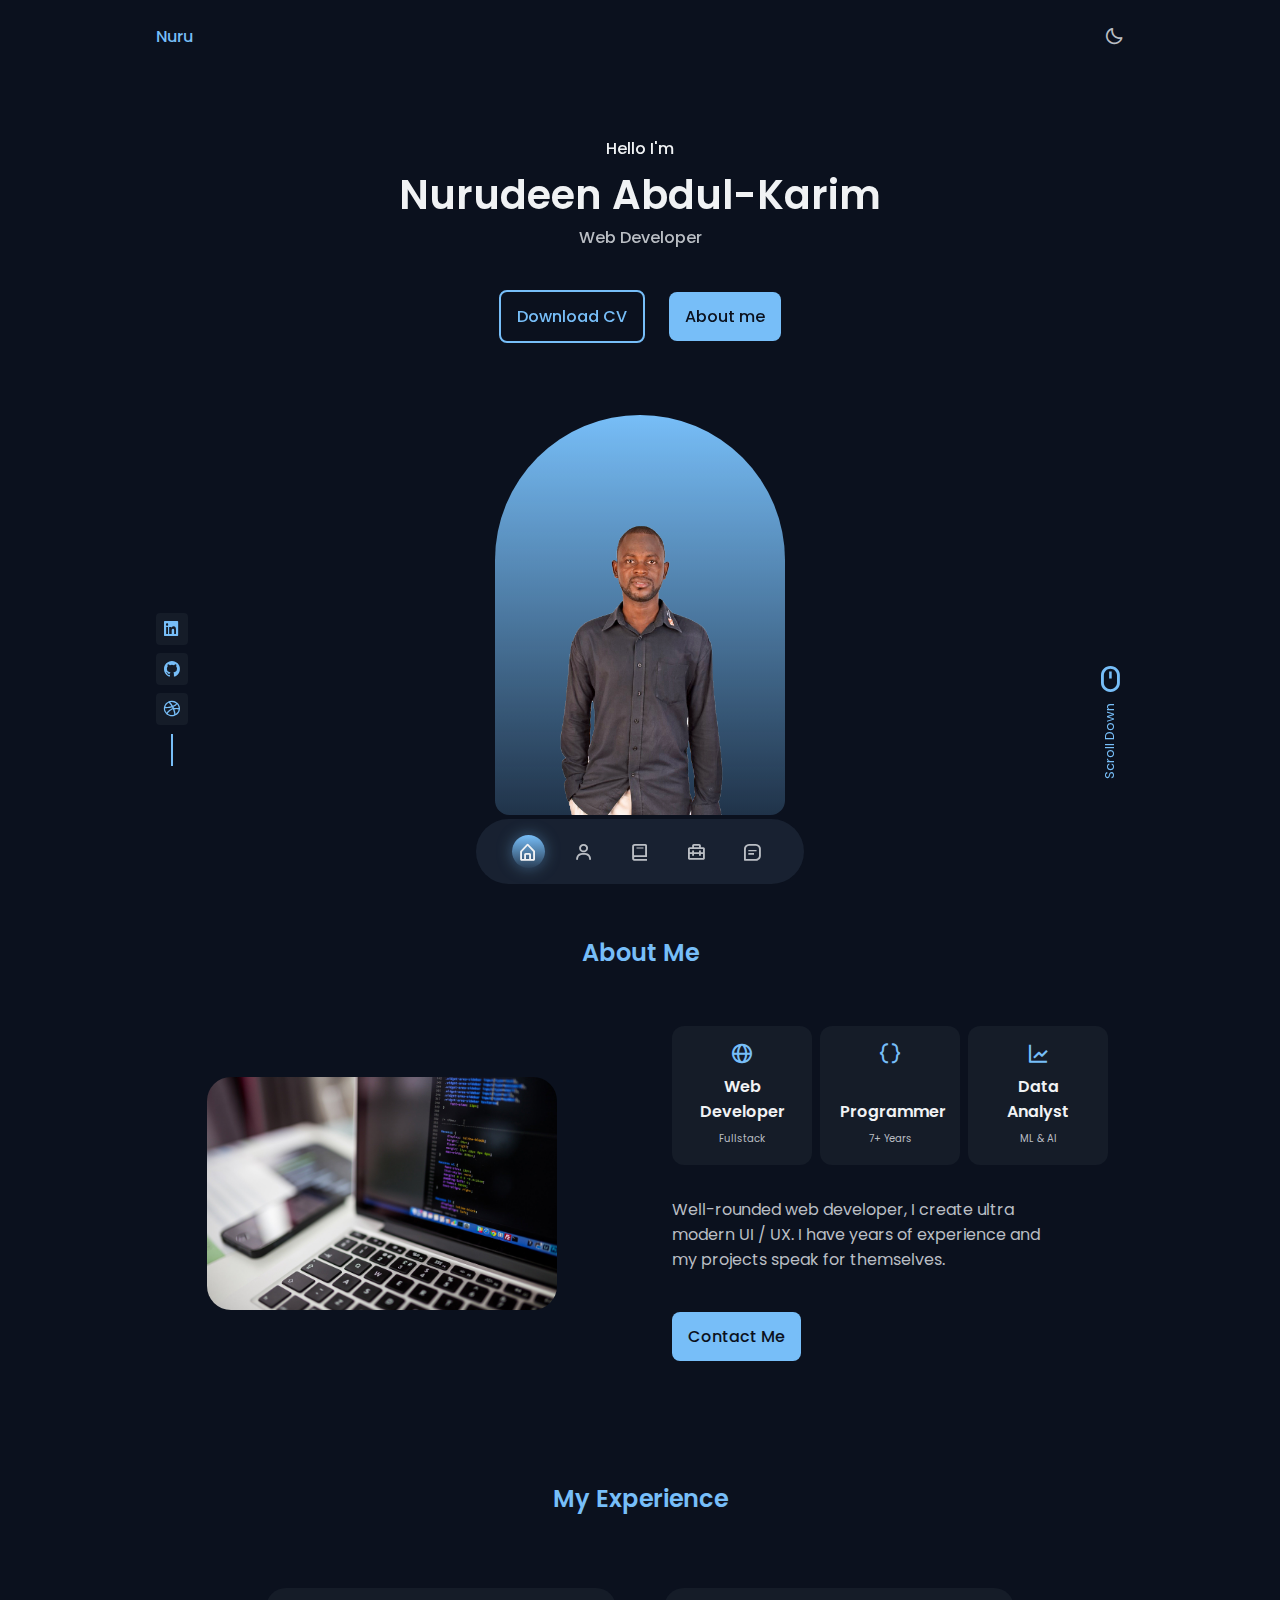
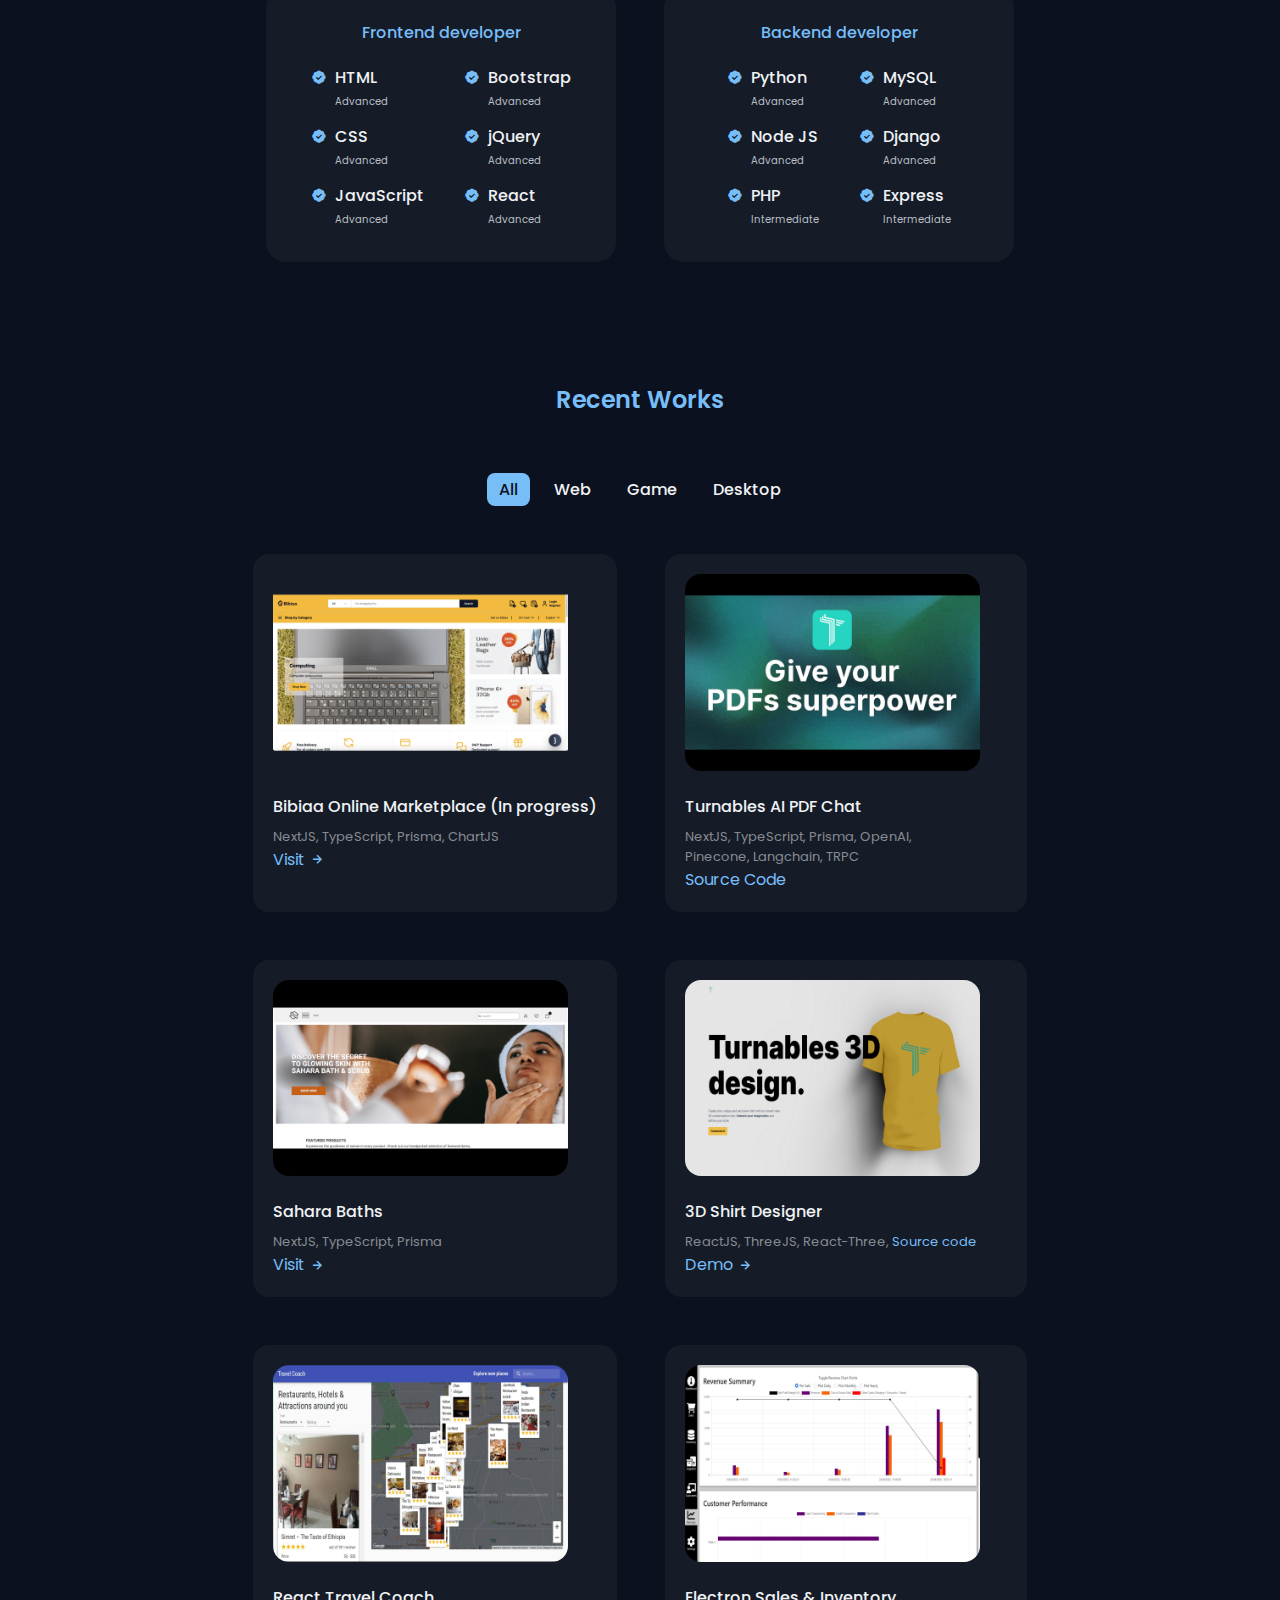
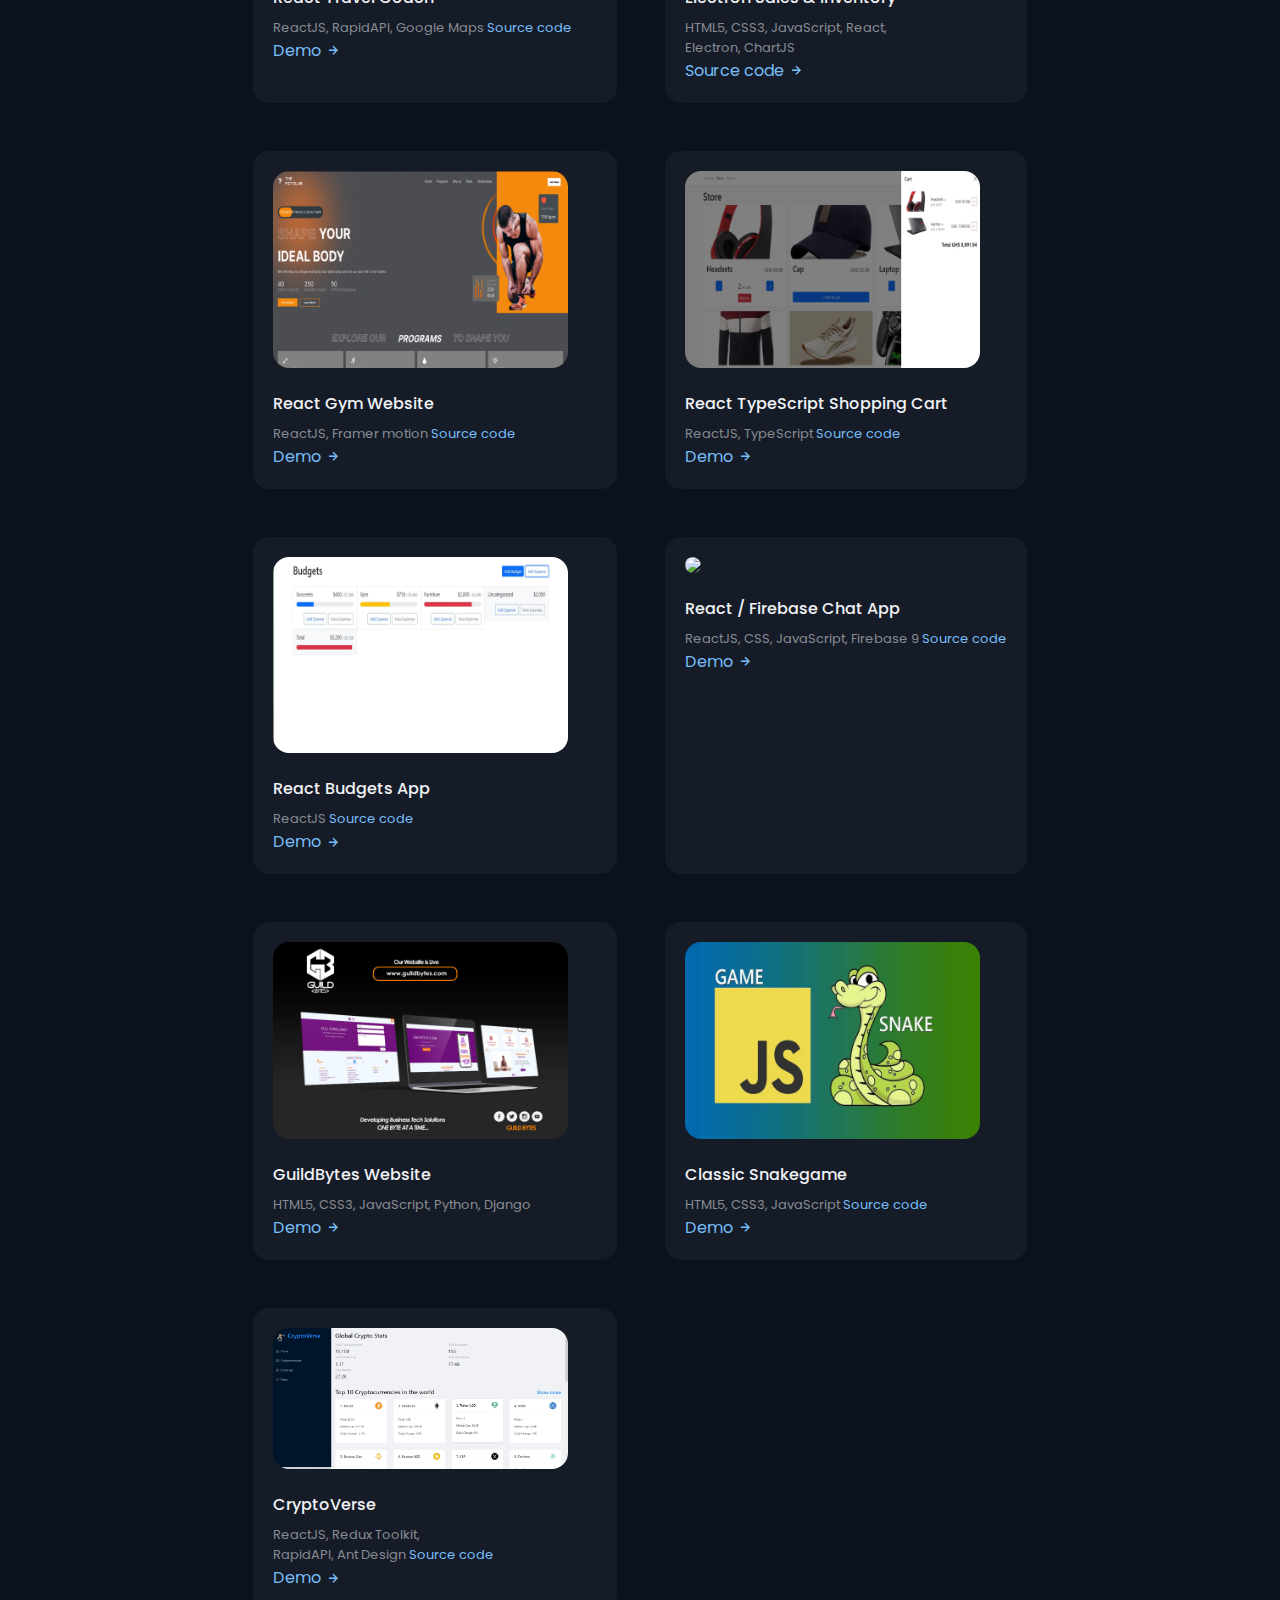
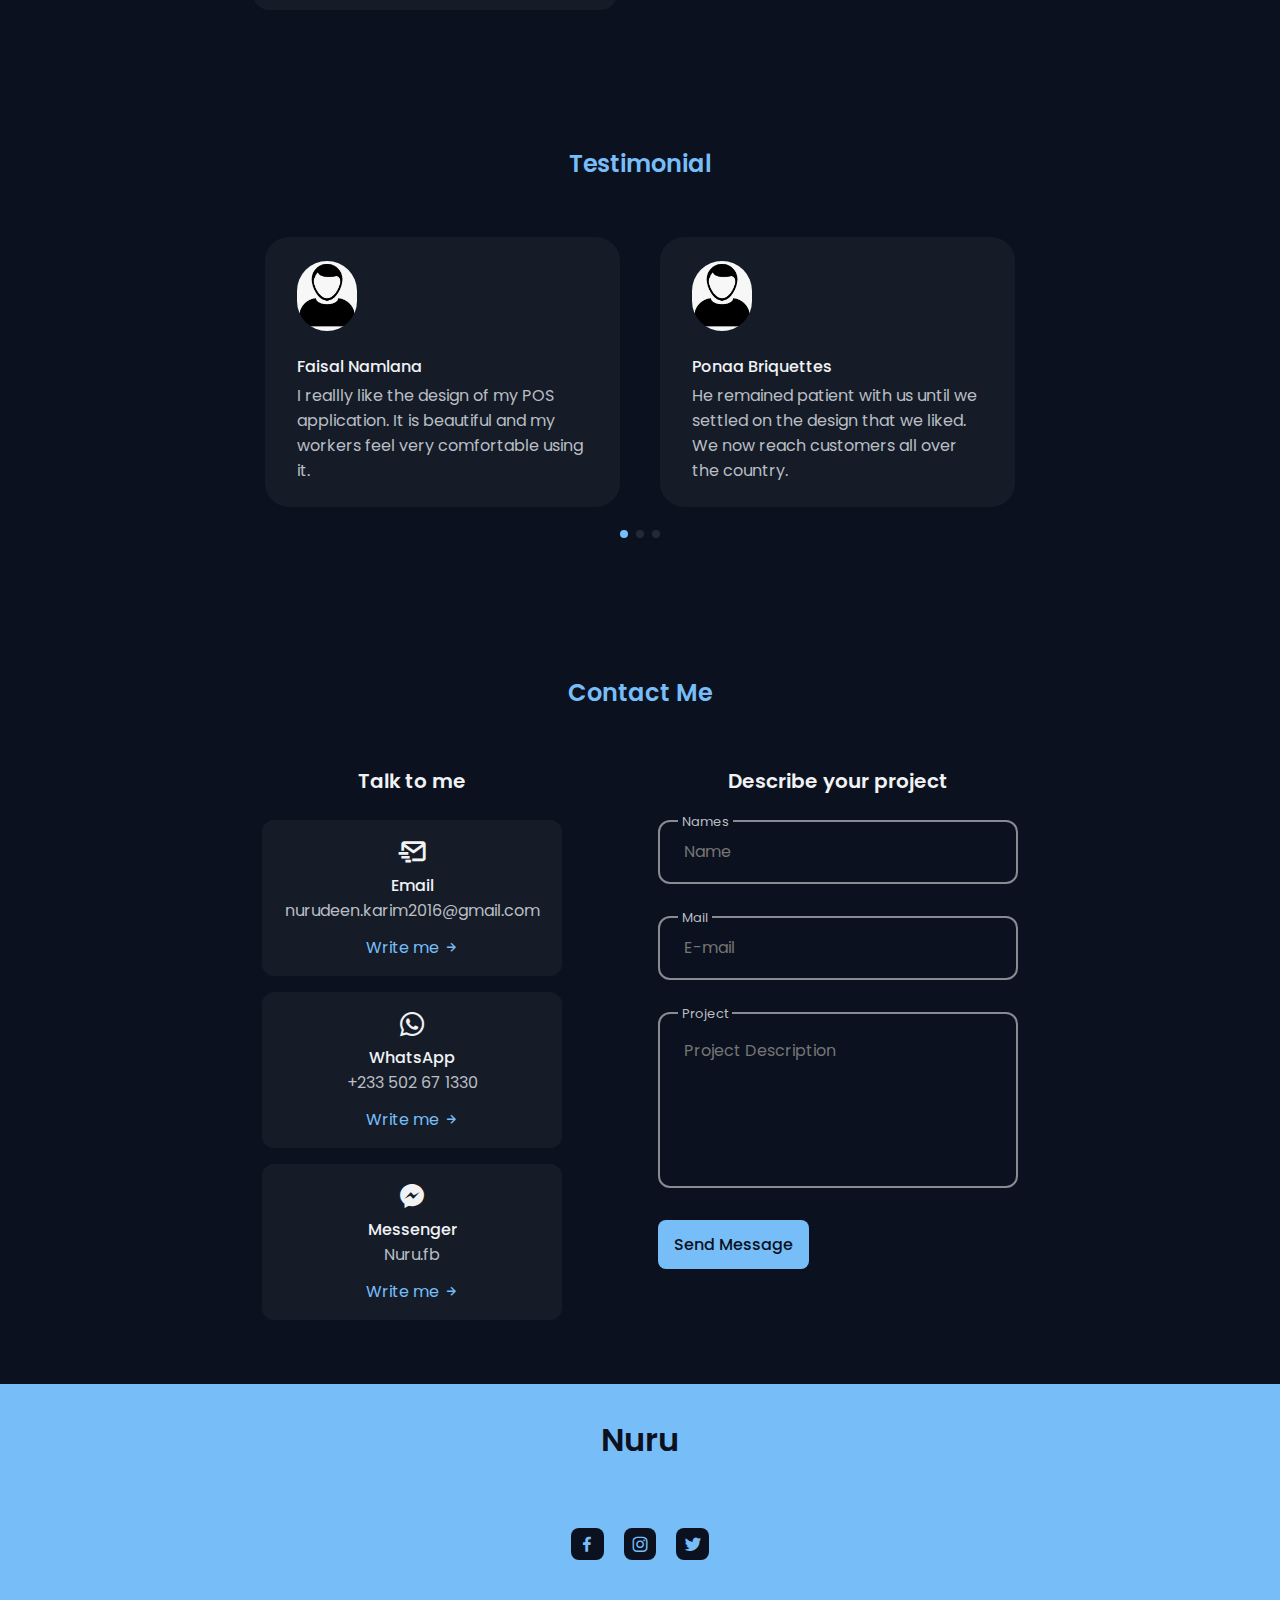
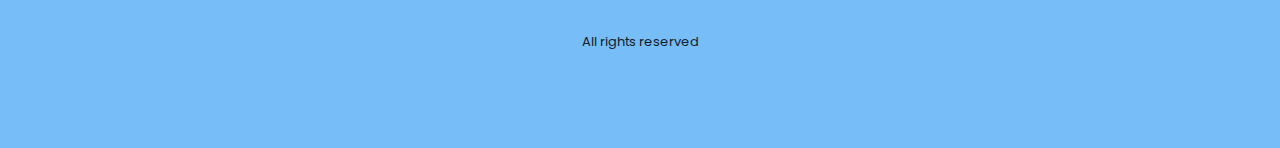
==== index.html @ bb7acf56 "Update index.html" ====
<!DOCTYPE html>
<html>
  <head>
    <meta charset="utf-8" />
    <meta name="viewport" content="width=device-width, initial-scale=1" />

    <!-- ==================== FAVICON ==================== -->
    <link rel="shortcut icon" type="image/x-icon" href="" />

    <!-- ==================== BOXICONS ==================== -->
    <link
      href="https://unpkg.com/boxicons@2.1.2/css/boxicons.min.css"
      rel="stylesheet"
    />

    <!-- ==================== SWIPER CSS ==================== -->
    <link
      rel="stylesheet"
      type="text/css"
      href="assets/css/swiper-bundle.min.css"
    />
    <!-- <link
      rel="stylesheet"
      href="https://unpkg.com/swiper@8/swiper-bundle.min.css"
    /> -->

    <!-- ==================== CSS ==================== -->
    <link rel="stylesheet" type="text/css" href="assets/css/styles.css" />

    <title>Nuru</title>
  </head>
  <body>
    <!-- ============= HEADER ============= -->
    <header class="header" id="header">
      <nav class="nav container">
        <a class="nav__logo">Nuru</a>

        <div class="nav__menu">
          <ul class="nav__list">
            <li class="nav__item">
              <a href="#home" class="nav__link active-link">
                <i class="bx bx-home-alt"></i>
              </a>
            </li>

            <li class="nav__item">
              <a href="#about" class="nav__link">
                <i class="bx bx-user"></i>
              </a>
            </li>

            <li class="nav__item">
              <a href="#skills" class="nav__link">
                <i class="bx bx-book"></i>
              </a>
            </li>

            <li class="nav__item">
              <a href="#work" class="nav__link">
                <i class="bx bx-briefcase-alt-2"></i>
              </a>
            </li>

            <li class="nav__item">
              <a href="#contact" class="nav__link">
                <i class="bx bx-message-square-detail"></i>
              </a>
            </li>
          </ul>
        </div>

        <!-- Theme Change button -->
        <i class="bx bx-moon change-theme" id="theme-button"></i>
      </nav>
    </header>

    <!-- ============== MAIN =============== -->
    <main class="main">
      <!-- ============= HOME ============ -->
      <section class="home section" id="home">
        <div class="home__container container grid">
          <div class="home__data">
            <span class="home__greeting">Hello I'm</span>
            <h1 class="home__name">Nurudeen Abdul-Karim</h1>
            <h3 class="home__education">Web Developer</h3>

            <div class="home__buttons">
              <a
                target="_blank"
                href="assets/docs/MyCV.pdf"
                class="button button--ghost"
              >
                Download CV
              </a>
              <a href="#about" class="button">About me</a>
            </div>
          </div>
          <div class="home__handle">
            <img
              src="assets/img/NEWPIC1.png"
              class="home__img"
              alt="My photo"
            />
          </div>

          <div class="home__social">
            <a
              href="linkedin.com/in/nurudeen-abdul-karim"
              target="_blank"
              class="home__social-link"
            >
              <i class="bx bxl-linkedin-square"></i>
            </a>
            <a
              href="https://github.com/ProfNuru"
              target="_blank"
              class="home__social-link"
            >
              <i class="bx bxl-github"></i>
            </a>
            <a
              href="https://dribbble.com/MrGajeel"
              target="_blank"
              class="home__social-link"
            >
              <i class="bx bxl-dribbble"></i>
            </a>
          </div>
          <a href="#about" class="home__scroll">
            <i class="bx bx-mouse home__scroll-icon"></i>
            <span class="home__scroll-name">Scroll Down</span>
          </a>
        </div>
      </section>

      <!-- =========== ABOUT ========== -->
      <section class="about section" id="about">
        <!-- <span class="section__subtitle">My Intro</span> -->
        <h2 class="section__title">About Me</h2>

        <div class="about__container container grid">
          <img
            src="assets/img/laptop.jpg"
            class="about__img"
            alt="Photo of Nurudeen"
          />

          <div class="about__data">
            <div class="about__info">
              <div class="about__box">
                <i class="bx bx-globe about__icon"></i>
                <h3 class="about__title">Web Developer</h3>
                <span class="about__subtitle">Fullstack</span>
              </div>

              <div class="about__box">
                <i class="bx bx-code-curly about__icon"></i>
                <h3 class="about__title">&nbsp; Programmer</h3>
                <span class="about__subtitle">7+ Years</span>
              </div>

              <div class="about__box">
                <i class="bx bx-line-chart about__icon"></i>
                <h3 class="about__title">Data Analyst</h3>
                <span class="about__subtitle">ML & AI</span>
              </div>
            </div>

            <p class="about__description">
              Well-rounded web developer, I create ultra modern UI / UX. I have
              years of experience and my projects speak for themselves.
            </p>

            <a href="#contact" class="button">Contact Me</a>
          </div>
        </div>
      </section>

      <!-- =========== SKILLS =========== -->
      <section class="skills section" id="skills">
        <!-- <span class="section__subtitle">My Abilities</span> -->
        <h2 class="section__title">My Experience</h2>

        <div class="skills__container container grid">
          <div class="skills__content">
            <h3 class="skills__title">Frontend developer</h3>

            <div class="skills__box">
              <div class="skills__group">
                <div class="skills__data">
                  <i class="bx bxs-badge-check"></i>

                  <div>
                    <h3 class="skills__name">HTML</h3>
                    <span class="skills__level">Advanced</span>
                  </div>
                </div>

                <div class="skills__data">
                  <i class="bx bxs-badge-check"></i>

                  <div>
                    <h3 class="skills__name">CSS</h3>
                    <span class="skills__level">Advanced</span>
                  </div>
                </div>

                <div class="skills__data">
                  <i class="bx bxs-badge-check"></i>

                  <div>
                    <h3 class="skills__name">JavaScript</h3>
                    <span class="skills__level">Advanced</span>
                  </div>
                </div>
              </div>

              <div class="skills__group">
                <div class="skills__data">
                  <i class="bx bxs-badge-check"></i>

                  <div>
                    <h3 class="skills__name">Bootstrap</h3>
                    <span class="skills__level">Advanced</span>
                  </div>
                </div>

                <div class="skills__data">
                  <i class="bx bxs-badge-check"></i>

                  <div>
                    <h3 class="skills__name">jQuery</h3>
                    <span class="skills__level">Advanced</span>
                  </div>
                </div>

                <div class="skills__data">
                  <i class="bx bxs-badge-check"></i>

                  <div>
                    <h3 class="skills__name">React</h3>
                    <span class="skills__level">Advanced</span>
                  </div>
                </div>
              </div>
            </div>
          </div>

          <div class="skills__content">
            <h3 class="skills__title">Backend developer</h3>

            <div class="skills__box">
              <div class="skills__group">
                <div class="skills__data">
                  <i class="bx bxs-badge-check"></i>

                  <div>
                    <h3 class="skills__name">Python</h3>
                    <span class="skills__level">Advanced</span>
                  </div>
                </div>

                <div class="skills__data">
                  <i class="bx bxs-badge-check"></i>

                  <div>
                    <h3 class="skills__name">Node JS</h3>
                    <span class="skills__level">Advanced</span>
                  </div>
                </div>

                <div class="skills__data">
                  <i class="bx bxs-badge-check"></i>

                  <div>
                    <h3 class="skills__name">PHP</h3>
                    <span class="skills__level">Intermediate</span>
                  </div>
                </div>
              </div>

              <div class="skills__group">
                <div class="skills__data">
                  <i class="bx bxs-badge-check"></i>

                  <div>
                    <h3 class="skills__name">MySQL</h3>
                    <span class="skills__level">Advanced</span>
                  </div>
                </div>

                <div class="skills__data">
                  <i class="bx bxs-badge-check"></i>

                  <div>
                    <h3 class="skills__name">Django</h3>
                    <span class="skills__level">Advanced</span>
                  </div>
                </div>

                <div class="skills__data">
                  <i class="bx bxs-badge-check"></i>

                  <div>
                    <h3 class="skills__name">Express</h3>
                    <span class="skills__level">Intermediate</span>
                  </div>
                </div>
              </div>
            </div>
          </div>
        </div>
      </section>

      <!-- ============ WORK ============ -->
      <section class="work section" id="work">
        <!-- <span class="section__subtitle">My Portfolio</span> -->
        <h2 class="section__title">Recent Works</h2>

        <div class="work__filters">
          <span class="work__item active-work" data-filter="all">All</span>
          <span class="work__item" data-filter=".web">Web</span>
          <span class="work__item" data-filter=".game">Game</span>
          <span class="work__item" data-filter=".desktop">Desktop</span>
        </div>

        <div class="work__container container grid">
          <div class="work__card mix web">
            <img src="assets/img/bibiaa.png" class="work__img" />

            <h3 class="work__title">Bibiaa Online Marketplace (In progress)</h3>
            <span class="section__subtitle" style="text-align: left">
              NextJS, TypeScript, Prisma, ChartJS
            </span>
            <a
              href="https://bibiaaonline.com"
              target="_blank"
              class="work__button"
            >
              Visit <i class="bx bx-right-arrow-alt work__icon"></i>
            </a>
          </div>
          
          <div class="work__card mix web">
            <img src="assets/img/turnables-ai.jpg" class="work__img" />

            <h3 class="work__title">Turnables AI PDF Chat</h3>
            <span class="section__subtitle" style="text-align: left">
              NextJS, TypeScript, Prisma, OpenAI, <br/> Pinecone, Langchain, TRPC
            </span>
            <a
              href="https://github.com/ProfNuru/turnables-ai"
              target="_blank"
              class="work__button"
            >
              Source Code
            </a>
          </div>
          
          <div class="work__card mix web">
            <img src="assets/img/saharabaths.png" class="work__img" />

            <h3 class="work__title">Sahara Baths</h3>
            <span class="section__subtitle" style="text-align: left">
              NextJS, TypeScript, Prisma
            </span>
            <a
              href="https://www.saharabaths.com/"
              target="_blank"
              class="work__button"
            >
              Visit <i class="bx bx-right-arrow-alt work__icon"></i>
            </a>
          </div>
          
          <div class="work__card mix web">
            <img src="assets/img/turnables3D.png" class="work__img" />

            <h3 class="work__title">3D Shirt Designer</h3>
            <span class="section__subtitle" style="text-align: left">
              ReactJS, ThreeJS, React-Three,
              <a
                style="display: inline"
                href="https://github.com/ProfNuru/turnables3d-design"
                target="_blank"
                class="work__button"
              >
                Source code
              </a>
            </span>
            <a
              href="https://turnables3d-design.vercel.app/"
              target="_blank"
              class="work__button"
            >
              Demo <i class="bx bx-right-arrow-alt work__icon"></i>
            </a>
          </div>

          <div class="work__card mix web">
            <img src="assets/img/travel-coach2.JPG" class="work__img" />

            <h3 class="work__title">React Travel Coach</h3>
            <span class="section__subtitle" style="text-align: left">
              ReactJS, RapidAPI, Google Maps
              <a
                style="display: inline"
                href="https://github.com/ProfNuru/TravelCoachApp"
                target="_blank"
                class="work__button"
              >
                Source code
              </a>
            </span>
            <a
              href="https://travel-coach-app.vercel.app"
              target="_blank"
              class="work__button"
            >
              Demo <i class="bx bx-right-arrow-alt work__icon"></i>
            </a>
          </div>

          <div class="work__card mix desktop">
            <img src="assets/img/pos2.JPG" class="work__img" />

            <h3 class="work__title">Electron Sales & Inventory</h3>
            <span class="section__subtitle" style="text-align: left">
              HTML5, CSS3, JavaScript, React, <br />Electron, ChartJS
            </span>
            <a
              href="https://github.com/ProfNuru/Electron-React-POS-and-Inventory-Management-Application"
              target="_blank"
              class="work__button"
            >
              Source code <i class="bx bx-right-arrow-alt work__icon"></i>
            </a>
          </div>

          <div class="work__card mix web">
            <img src="assets/img/gym-app.png" class="work__img" />

            <h3 class="work__title">React Gym Website</h3>
            <span class="section__subtitle" style="text-align: left">
              ReactJS, Framer motion
              <a
                style="display: inline"
                href="https://github.com/ProfNuru/tamaleFitGym.git"
                target="_blank"
                class="work__button"
              >
                Source code
              </a>
            </span>
            <a
              href="https://react-fitness-app-six.vercel.app/"
              target="_blank"
              class="work__button"
            >
              Demo <i class="bx bx-right-arrow-alt work__icon"></i>
            </a>
          </div>

          <div class="work__card mix web">
            <img src="assets/img/react-shopping-cart2.JPG" class="work__img" />

            <h3 class="work__title">React TypeScript Shopping Cart</h3>
            <span class="section__subtitle" style="text-align: left">
              ReactJS, TypeScript
              <a
                style="display: inline"
                href="https://github.com/ProfNuru/React-TypeScript-Shopping-Cart"
                target="_blank"
                class="work__button"
              >
                Source code
              </a>
            </span>
            <a
              href="https://react-type-script-shopping-cart.vercel.app"
              target="_blank"
              class="work__button"
            >
              Demo <i class="bx bx-right-arrow-alt work__icon"></i>
            </a>
          </div>

          <div class="work__card mix web">
            <img src="assets/img/react-budgets2.JPG" class="work__img" />

            <h3 class="work__title">React Budgets App</h3>
            <span class="section__subtitle" style="text-align: left">
              ReactJS
              <a
                style="display: inline"
                href="https://github.com/ProfNuru/React-Budgets-App.git"
                target="_blank"
                class="work__button"
              >
                Source code
              </a>
            </span>
            <a
              href="https://react-budgets-bozhm5o7h-profnuru.vercel.app"
              target="_blank"
              class="work__button"
            >
              Demo <i class="bx bx-right-arrow-alt work__icon"></i>
            </a>
          </div>

          <div class="work__card mix web">
            <img src="assets/img/react-chat-app2.jpg" class="work__img" />

            <h3 class="work__title">React / Firebase Chat App</h3>
            <span class="section__subtitle" style="text-align: left">
              ReactJS, CSS, JavaScript, Firebase 9
              <a
                style="display: inline"
                href="https://github.com/ProfNuru/react-realtime-chat-app"
                target="_blank"
                class="work__button"
              >
                Source code
              </a>
            </span>
            <a
              href="https://react-firebase-chat-app-tau.vercel.app"
              target="_blank"
              class="work__button"
            >
              Demo <i class="bx bx-right-arrow-alt work__icon"></i>
            </a>
          </div>

          <div class="work__card mix web">
            <img src="assets/img/guildbytes.jpg" class="work__img" />

            <h3 class="work__title">GuildBytes Website</h3>
            <span class="section__subtitle" style="text-align: left">
              HTML5, CSS3, JavaScript, Python, Django
            </span>
            <a
              href="https://www.guildbytes.com/"
              target="_blank"
              class="work__button"
            >
              Demo <i class="bx bx-right-arrow-alt work__icon"></i>
            </a>
          </div>

          <div class="work__card mix game">
            <img src="assets/img/snakegame2.jpg" class="work__img" />

            <h3 class="work__title">Classic Snakegame</h3>

            <span class="section__subtitle" style="text-align: left">
              HTML5, CSS3, JavaScript
              <a
                style="display: inline"
                href="https://github.com/ProfNuru/JS-Snakegame"
                target="_blank"
                class="work__button"
              >
                Source code
              </a>
            </span>

            <a href="snakegame/index.html" target="_blank" class="work__button">
              Demo <i class="bx bx-right-arrow-alt work__icon"></i>
            </a>
          </div>

          <div class="work__card mix web">
            <img src="assets/img/cryptoVerse.JPG" class="work__img" />

            <h3 class="work__title">CryptoVerse</h3>
            <span class="section__subtitle" style="text-align: left">
              ReactJS, Redux Toolkit, <br />
              RapidAPI, Ant Design
              <a
                style="display: inline"
                href="https://github.com/ProfNuru/CryptoVerse"
                target="_blank"
                class="work__button"
              >
                Source code
              </a>
            </span>
            <a
              href="https://crypto-verse-d6cu3r19h-profnuru.vercel.app"
              target="_blank"
              class="work__button"
            >
              Demo <i class="bx bx-right-arrow-alt work__icon"></i>
            </a>
          </div>
        </div>
      </section>

      <!-- ============ TESTIMONIALS =========== -->
      <section class="testimonial section">
        <!-- <span class="section__subtitle">My clients say</span> -->
        <h2 class="section__title">Testimonial</h2>

        <div class="testimonial__container container swiper">
          <div class="swiper-wrapper">
            <div class="testimonial__card swiper-slide">
              <img src="assets/img/user2.png" class="testimonial__img" />
              <h3 class="testimonial__name">Faisal Namlana</h3>
              <p class="testimonial__description">
                I reallly like the design of my POS application. It is beautiful
                and my workers feel very comfortable using it.
              </p>
            </div>

            <div class="testimonial__card swiper-slide">
              <img src="assets/img/user2.png" class="testimonial__img" />
              <h3 class="testimonial__name">Ponaa Briquettes</h3>
              <p class="testimonial__description">
                He remained patient with us until we settled on the design that
                we liked. We now reach customers all over the country.
              </p>
            </div>

            <div class="testimonial__card swiper-slide">
              <img src="assets/img/user2.png" class="testimonial__img" />
              <h3 class="testimonial__name">Capricorn</h3>
              <p class="testimonial__description">
                I did not understand how much impact quality designs make on
                one's business until I met Nuru. He made my Restaurant come
                alive.
              </p>
            </div>
          </div>
          <div class="swiper-pagination"></div>
        </div>
      </section>

      <!-- =========== CONTACT =========== -->
      <section class="contact section" id="contact">
        <!-- <span class="section__subtitle">Get in touch</span> -->
        <h2 class="section__title">Contact Me</h2>

        <div class="contact__container container grid">
          <div class="contact__content">
            <h3 class="contact__title">Talk to me</h3>

            <div class="contact__info">
              <div class="contact__card">
                <i class="bx bx-mail-send contact__card-icon"></i>
                <h3 class="contact__card-title">Email</h3>
                <span class="contact__card-data"
                  >nurudeen.karim2016@gmail.com</span
                >

                <a
                  href="mailto:nurudeen.karim2016@gmail.com"
                  target="_blank"
                  class="contact__button"
                >
                  Write me
                  <i class="bx bx-right-arrow-alt contact__button-icon"></i>
                </a>
              </div>

              <div class="contact__card">
                <i class="bx bxl-whatsapp contact__card-icon"></i>
                <h3 class="contact__card-title">WhatsApp</h3>
                <span class="contact__card-data">+233 502 67 1330</span>

                <a
                  href="https://api.whatsapp.com/send?phone=+233502671330&text=Hello, more information!"
                  target="_blank"
                  class="contact__button"
                >
                  Write me
                  <i class="bx bx-right-arrow-alt contact__button-icon"></i>
                </a>
              </div>

              <div class="contact__card">
                <i class="bx bxl-messenger contact__card-icon"></i>
                <h3 class="contact__card-title">Messenger</h3>
                <span class="contact__card-data">Nuru.fb</span>

                <a
                  href="https://m.me/nuru"
                  target="_blank"
                  class="contact__button"
                >
                  Write me
                  <i class="bx bx-right-arrow-alt contact__button-icon"></i>
                </a>
              </div>
            </div>
          </div>

          <div class="contact__content">
            <h3 class="contact__title">Describe your project</h3>

            <form class="contact__form">
              <div class="contact__form-div">
                <label class="contact__form-tag">Names</label>
                <input
                  type="text"
                  placeholder="Name"
                  class="contact__form-input"
                />
              </div>

              <div class="contact__form-div">
                <label class="contact__form-tag">Mail</label>
                <input
                  type="email"
                  placeholder="E-mail"
                  class="contact__form-input"
                />
              </div>

              <div class="contact__form-div contact__form-area">
                <label class="contact__form-tag">Project</label>
                <textarea
                  cols="30"
                  rows="10"
                  placeholder="Project Description"
                  class="contact__form-input"
                ></textarea>
              </div>
              <button class="button">Send Message</button>
            </form>
          </div>
        </div>
      </section>
    </main>

    <!-- ============== FOOTER =============== -->
    <footer class="footer">
      <div class="footer__container container">
        <h1 class="footer__title">Nuru</h1>

        <ul class="footer__list">
          <li>
            <a href="#about" class="footer__link"></a>
          </li>

          <li>
            <a href="#work" class="footer__link"></a>
          </li>

          <li>
            <a href="#testimonial" class="footer__link"></a>
          </li>
        </ul>

        <ul class="footer__social">
          <a
            href="https://web.facebook.com/nurudeen.abdulkarim.3/"
            target="_blank"
            class="footer__social-link"
          >
            <i class="bx bxl-facebook"></i>
          </a>

          <a
            href="https://www.instagram.com/nurudeen.abdulkarim.3/"
            target="_blank"
            class="footer__social-link"
          >
            <i class="bx bxl-instagram"></i>
          </a>

          <a href="#" target="_blank" class="footer__social-link">
            <i class="bx bxl-twitter"></i>
          </a>
        </ul>

        <span class="footer__copy"> All rights reserved </span>
      </div>
    </footer>

    <!-- ============= SCROLL REVEAL ============== -->
    <!-- <script src="https://unpkg.com/scrollreveal"></script> -->
    <script src="assets/js/scrollreveal.min.js"></script>

    <!-- ============= SWIPER JS ============== -->
    <script src="assets/js/swiper-bundle.min.js"></script>
    <!-- <script src="https://unpkg.com/swiper@8/swiper-bundle.min.js"></script> -->

    <!-- ============= MIXITUP ============== -->
    <script src="assets/js/mixitup.min.js"></script>

    <script src="assets/js/main.js"></script>
  </body>
</html>
---- assets/css/styles.css ----
/* Google Fonts */
@import url('https://fonts.googleapis.com/css2?family=Poppins:wght@400;500;600&display=swap');

/* Global Variables */
:root{
    --header-height:3.5rem;

    /* ============== Colors ============== */
    /*
        THEME: hsl(first-hue, sat, lig)
        Purple: hsl(250,66%,75%);
        Blue: hsl(207,90%,72%);
        Pink: hsl(356,66%,75%);
        Teal(174,63%,62%);
    */
    --first-hue:207;
    --sat: 90%;
    --lig:72%;
    --second-hue:219;

    --first-color:hsl(var(--first-hue), var(--sat), var(--lig));
    --first-color-alt:hsl(var(--first-hue), var(--sat), 68%);/*--lig - 4*/
    --title-color:hsl(var(--second-hue),15%,95%);
    --text-color:hsl(var(--second-hue),8%,75%);
    --text-color-light:hsl(var(--second-hue),4%,55%);
    --body-color:hsl(var(--second-hue),48%,8%);
    --container-color:hsl(var(--second-hue),32%,12%);

    /* ================ Font and Typography ================= */
    --body-font:'Poppins',sans-serif;
    --biggest-font-size:1.75rem;
    --h1-font-size:1.5rem;
    --h2-font-size:1.25rem;
    --h3-font-size:1rem;
    --normal-font-size:0.938rem;
    --small-font-size:0.813rem;
    --smaller-font-size:0.75rem;
    --tiny-font-size:0.625rem;

    /* ==================== Font weight ===================== */
    --font-medium:500;
    --font-semibold:600;

    /* ================== Z index ================= */
    --z-tooltip:10;
    --z-fixed:100;
    --z-modal:1000;
}

/* =============== Responsive typography ================== */
@media screen and (min-width: 968px){
    :root{
        --biggest-font-size: 2.5rem;
        --h1-font-size: 2.25rem;
        --h2-font-size: 1.5rem;
        --h3-font-size: 1.25rem;
        --normal-font-size: 1rem;
        --small-font-size: 0.875;
        --smaller-font-size: 0.813rem;
    }
}
/* ================= BASE ==================== */
*{
    box-sizing: border-box;
    margin: 0;
    padding: 0;
}

html{
    scroll-behavior: smooth;
}

body,
button,
input,
textarea{
    font-family: var(--body-font);
    font-size: var(--normal-font-size);
}
body{
    background-color: var(--body-color);
    color: var(--text-color);
    transition: .4s;
}

h1,h2,h3{
    color: var(--title-color);
    font-weight: var(--font-semibold);
}

ul{list-style: none;}
a{text-decoration: none;}

button{
    cursor: pointer;
    border: none;
    outline: none;
}

img{
    max-width: 100%;
    height: auto;
}

/*================== THEME =====================*/
.change-theme{
    font-size: 1.25rem;
    cursor: pointer;
    transition: .3s;
}
.change-theme:hover{
    color: var(--first-color);
}

/*=================== Variables Light theme ====================*/
body.light-theme{
    --title-color:hsl(var(--second-hue),15%,15%);
    --text-color:hsl(var(--second-hue),8%,35%);
    --body-color:hsl(var(--second-hue),100%,99%);
    --container-color:#fff;
}
/*===================
        Color changes in some parts of
        the website, in light mode
====================*/
.light-theme .scroll-header{
    box-shadow: 0 2px 4px hsla(0,0%,1%,.1);
}
.light-theme .nav__menu{
    background-color: hsla(var(--second-hue),32%,90%,.8);
}
.light-theme .section__subtitle{
    color: var(--text-color);
}
.light-theme .home__social-link{
    box-shadow: 0 2px 8px hsla(var(--second-hue),48%,8%,.1);
}
.light-theme .home__social::after,
.light-theme .footer__social-link{
    background-color: var(--title-color);
}
.light-theme .home__social-link,
.light-theme .home__scroll,
.light-theme .button,
.light-theme .button:hover,
.light-theme .active-work,
.light-theme .footer__title,
.light-theme .footer__link,
.light-theme .footer__copy{
    color: var(--title-color);
}
.light-theme .about__box{
    box-shadow: 0 2px 8px hsla(var(--second-hue),48%,8%,.1);
}
.light-theme .skills__content,
.light-theme .services__card,
.light-theme .work__card,
.light-theme .testimonial__card,
.light-theme .contact__card{
    box-shadow: 0 2px 16px hsla(var(--second-hue),48%,8%,.1);
}
.light-theme::-webkit-scrollbar{
    background-color: hsl(var(--second-hue),8%,66%);
}
.light-theme::-webkit-scrollbar-thumb{
    background-color: hsl(var(--second-hue),8%,54%);
}
.light-theme::-webkit-scrollbar-thumb:hover{
    background-color: hsl(var(--second-hue),8%,44%);
}


/*================ REUSABLE CSS CLASSES =================*/
.container{
    max-width: 968px;
    margin-left: 1rem;
    margin-right: 1rem;
}
.grid{
    display: grid;
    gap: 1.25rem;
}
.main{overflow: hidden;}
.section{padding: 4.5rem 0 1rem;}

.section__title,
.section__subtitle{
    text-align: center;
}
.section__title{
    font-size: var(--h2-font-size);
    color: var(--first-color);
    margin-bottom: 2rem;
}
.section__subtitle{
    display: block;
    font-size: var(--smaller-font-size);
    color: var(--text-color-light);
}

/*============== HEADER & NAV ===============*/
.header{
    position: fixed;
    top: 0;
    left: 0;
    width: 100%;
    background-color: var(--body-color);
    z-index: var(--z-fixed);
    transition: .4s;
}
.nav{
    height: var(--header-height);
    display: flex;
    justify-content: space-between;
    align-items: center;
}
.nav__logo{
    color: var(--first-color);
    font-weight: var(--font-medium);
    transition: .4s;
}
.nav__logo:hover{
    color: var(--first-color-alt);
}
.nav__menu{
    position: fixed;
    bottom: 1rem;
    background-color: hsla(var(--second-hue),32%,16%,.8);
    width: 90%;
    border-radius: 4rem;
    padding: 1rem 2.25rem;
    backdrop-filter: blur(10px);
    transition: .4s;
}
.nav__list{
    display: flex;
    justify-content: space-between;
    align-items: center;
}
.nav__link{
    color: var(--text-color);
    font-size: 1.25rem;
    padding: .4rem;
    display: flex;
    border-radius: 5rem;
}

/* Active link */
.active-link{
    background: linear-gradient(180deg,
                hsla(var(--first-hue),var(--sat),var(--lig),1),
                hsla(var(--first-hue),var(--sat),var(--lig),.2)
            );
    box-shadow: 0 0 16px hsla(var(--first-hue),var(--sat),var(--lig),.4);
    color: var(--title-color);
}

/* Change background header */
.scroll-header{
    box-shadow: 0 4px 4px hsla(0,0%,4%,.3);
}

/*============== HOME ===============*/
.home__container{
    position: relative;
    row-gap: 4.5rem;
    padding-top: 2rem;
}
.home__data{
    text-align: center;
}
.home__greeting,
.home__education{
    font-size: var(--small-font-size);
    font-weight: var(--font-medium);
}
.home__greeting{
    display: block;
    color: var(--title-color);
    margin-bottom: .25rem;
}
.home__education{
    color: var(--text-color);
    margin-bottom: 2.5rem;
}
.home__name{
    font-size: var(--biggest-font-size);
}
.home__img{
    width: 160px;
}
.home__handle{
    justify-self: center;
    width: 190px;
    height: 293px;
    background: linear-gradient(180deg,
                hsla(var(--first-hue),var(--sat),var(--lig),1),
                hsla(var(--first-hue),var(--sat),var(--lig),.2)
                );
    border-radius: 10rem 10rem 1rem 1rem;
    display: flex;
    align-items: flex-end;
    justify-content: center;
    overflow: hidden;
}
.home__buttons{
    display: flex;
    justify-content: center;
    align-items: center;
    gap: 1.5rem;
}
.home__social,
.home__scroll{position: absolute;}
.home__social{
    bottom: 5rem;
    left: 0;
    display: grid;
    row-gap: .5rem;
}
.home__social-link{
    width: max-content;
    background-color: var(--container-color);
    color: var(--first-color);
    padding: .25rem;
    border-radius: .25rem;
    display: flex;
    font-size: 1rem;
    transition: .4s;
}
.home__social-link:hover{
    background-color: var(--first-color);
    color: #fff;
}
.home__social::after{
    content: '';
    width: 32px;
    height: 2px;
    background-color: var(--first-color);
    transform: rotate(90deg) translate(16px,3px);
}
.home__scroll{
    color: var(--first-color);
    right: -1.5rem;
    bottom: 4rem;
    display: grid;
    row-gap: 2.25rem;
    justify-items: center;
}
.home__scroll-icon{
    font-size: 1.25rem;
}
.home__scroll-name{
    font-size: var(--smaller-font-size);
    transform: rotate(-90deg);
}
/* =========== BUTTONS ============= */
.button{
    display: inline-block;
    background-color: var(--first-color);
    color: var(--body-color);
    padding: .75rem 1rem;
    border-radius: .5rem;
    font-weight: var(--font-medium);
    transition: .4s;
}
.button:hover{
    background-color: var(--first-color-alt);
    color: var(--body-color);
}
.button--ghost{
    background-color: transparent;
    border: 2px solid var(--first-color);
    color: var(--first-color);
}

/* ============ ABOUT ============ */
.about__container {row-gap: 2.5rem;}
.about__img{
    width: 220px;
    border-radius: 1.5rem;
    justify-self: center;
}
.about__data{
    text-align: center;
}
.about__info{
    display: grid;
    grid-template-columns: repeat(3,1fr);
    gap: .5rem;
    margin-bottom: 2rem;
}
.about__box{
    background-color: var(--container-color);
    border-radius: .75rem;
    padding: .75rem .5rem;
}
.about__icon{
    font-size: 1.5rem;
    color: var(--first-color);
    margin-bottom: .5rem;
}
.about__title{
    font-size: var(--small-font-size);
}
.about__subtitle{
    font-size: var(--tiny-font-size);
}
.about__description{
    margin-bottom: 2rem;
}

/*============ SKILLS ===============*/
.skills__container{
    row-gap: 2rem;
    padding-top: 1rem;
}
.skills__content{
    background-color: var(--container-color);
    padding: 1.5rem;
    border-radius: 1.25rem;
}
.skills__title{
    font-size: var(--normal-font-size);
    font-weight: var(--font-medium);
    color: var(--first-color);
    text-align: center;
    margin-bottom: 1.5rem;
}
.skills__box{
    display: flex;
    justify-content: center;
    column-gap: 2.5rem;
}
.skills__group{
    display: grid;
    align-content: flex-start;
    row-gap: 1rem;
}
.skills__data{
    display: flex;
    column-gap: .5rem;
}
.skills .bxs-badge-check{
    font-size: 1rem;
    color: var(--first-color);
}
.skills__name{
    font-size: var(--normal-font-size);
    font-weight: var(--font-medium);
    line-height: 18px;
}
.skills__level{
    font-size: var(--tiny-font-size);
}

/*============ SERVICES ============*/
.services__container{
    grid-template-columns: repeat(2,1fr);
    gap: 1.5rem;
    padding-top: 1rem;
}
.services__card{
    background-color: var(--container-color);
    padding: 3rem 1.5rem 1.5rem;
    border-radius: 1rem;
}
.services__title{
    font-size: var(--h3-font-size);
    margin-bottom: 2.5rem;
}
.services__button{
    color: var(--first-color);
    font-size: var(--small-font-size);
    display: flex;
    align-items: center;
    column-gap: .25rem;
    cursor: pointer;
}
.services__button:hover .services__icon{
    transform: translateX(.25rem);
}
.services__icon{
    font-size: 1rem;
    transition: .4s;
}
.services__modal{
    position: fixed;
    inset: 0;
    background-color: hsla(var(--second-hue),28%,16%,.7);
    padding: 2rem 1rem;
    display: grid;
    place-items: center;
    visibility: hidden;
    opacity: 0;
    transition: 0.4s;
    z-index: var(--z-modal);
}
.services__modal-content{
    position: relative;
    background-color: var(--body-color);
    padding: 4.5rem 1.5rem 2.5rem;
    border-radius: 1.5rem;
}
.services__modal-title,
.services__modal-description{
    text-align: center;
}
.services__modal-title{
    font-size: var(--h3-font-size);
    color: var(--first-color);
    margin-bottom: 1rem;
}
.services__modal-description{
    font-size: var(--small-font-size);
    margin-bottom: 2rem;
}
.services__modal-list{
    display: grid;
    row-gap: .75rem;
}
.services__modal-item{
    display: flex;
    align-items: flex-start;
    column-gap: .5rem;
}
.services__modal-icon{
    font-size: 1.5rem;
    color: var(--first-color);
}
.services__modal-info{
    font-size: var(--small-font-size);
}
.services__modal-close{
    position: absolute;
    top: 1.5rem;
    right: 1.5rem;
    font-size: 1.5rem;
    color: var(--first-color);
    cursor: pointer;
}

/* Active modal */
.active-modal{
    opacity: 1;
    visibility: visible;
}

/*=============== WORK ===============*/
.work__container{
    padding: 1rem;
}
.work__filters{
    display: flex;
    justify-content: center;
    align-items: center;
    column-gap: .75rem;
    margin-bottom: 2rem;
}
.work__item{
    cursor: pointer;
    color: var(--title-color);
    padding: .25rem .75rem;
    font-weight: var(--font-medium);
    border-radius: .5rem;
}
.work__card{
    background-color: var(--container-color);
    padding: 1rem;
    border-radius: 1rem;
}
.work__img{
    border-radius: 1rem;
    margin-bottom: .75rem;
}
.work__title{
    font-size: var(--normal-font-size);
    font-weight: var(--font-medium);
    margin-bottom: .25rem;
}
.work__button{
    width: max-content;
    color: var(--first-color);
    font-size: var(--small-font-size);
    display: flex;
    align-items: center;
    column-gap: .25rem;
}
.work__button:hover .work__icon{
    transform: translateX(.25rem);
}
.work__icon{
    font-size: 1rem;
    transition: .4s;
}

/*Active item work*/
.active-work{
    background-color: var(--first-color);
    color: var(--body-color);
}

/*============= TESTIMONIAL ===============*/
.testimonial__card{
    background-color: var(--container-color);
    padding: 1.25rem 1.5rem;
    border-radius: 1.5rem;
    margin-bottom: 3rem;
}
.testimonial__img{
    width: 60px;
    border-radius: 3rem;
    margin-bottom: 1rem;
}
.testimonial__name{
    font-size: var(--normal-font-size);
    font-weight: var(--font-medium);
    margin-bottom: .25rem;
}
.testimonial__description{
    font-size: var(--small-font-size);
}

/* Swiper Class */
.swiper-pagination-bullet{
    background-color: var(--text-color-light);
}
.swiper-pagination-bullet-active{
    background-color: var(--first-color);
}

/*============= CONTACT ============*/
.contact__container{
    row-gap: 3rem;
    padding-bottom: 3rem;
}
.contact__title{
    text-align: center;
    font-size: var(--h3-font-size);
    margin-bottom: 1.5rem;
}
.contact__info{
    display: grid;
    gap: 1rem;
}
.contact__card{
    background-color: var(--container-color);
    padding: 1rem;
    border-radius: .75rem;
    text-align: center;
}
.contact__card-icon{
    font-size: 2rem;
    color: var(--title-color);
    margin-bottom: .25rem;
}
.contact__card-title,
.contact__card-data{
    font-size: var(--small-font-size);
}
.contact__card-title{
    font-weight: var(--font-medium);
}
.contact__card-data{
    display: block;
    margin-bottom: .75rem;
}
.contact__button{
    color: var(--first-color);
    font-size: var(--small-font-size);
    display: flex;
    align-items: center;
    justify-content: center;
    column-gap: .25rem;
}
.contact__button:hover .contact__button-icon{
    transform: translateX(.25rem);
}
.contact__button-icon{
    font-size: 1rem;
    transition: .4s;
}
.contact__form-div{
    position: relative;
    margin-bottom: 2rem;
    height: 4rem;
}
.contact__form-input{
    position: absolute;
    top: 0;
    left: 0;
    width: 100%;
    height: 100%;
    border: 2px solid var(--text-color-light);
    background: none;
    color: var(--text-color);
    outline: none;
    padding: 1.5rem;
    border-radius: .75rem;
    z-index: 1;
}
.contact__form-tag{
    position: absolute;
    top: -.75rem;
    left: 1.25rem;
    font-size: var(--smaller-font-size);
    padding: .25rem;
    background-color: var(--body-color);
    z-index: 10;
}
.contact__form-area{
    height: 11rem;
}
.contact__form-area textarea{
    resize: none;
}

/*============== FOOTER =============*/
.footer{
    background-color: var(--first-color);
}
.footer__container{
    padding: 2rem 0 6rem;
}

.footer__title,
.footer_link{
    color: var(--body-color);
}
.footer__title{
    text-align: center;
    margin-bottom: 2rem;
}
.footer__list{
    display: flex;
    justify-content: center;
    column-gap: 1.5rem;
    margin-bottom: 2rem;
}
.footer__social{
    display: flex;
    justify-content: center;
    column-gap: 1.25rem;
}
.footer__social-link{
    background-color: var(--body-color);
    color: var(--first-color);
    padding: .25rem;
    border-radius: .25rem;
    font-size: 1rem;
    display: inline-flex;
}
.footer__copy{
    display: block;
    margin-top: 4.5rem;
    color: var(--container-color);
    text-align: center;
    font-size: var(--smaller-font-size);
}

/*============ SCROLL BAR ============*/
::-webkit-scrollbar{
    width: .6rem;
    border-radius: .5rem;
    background-color: hsl(var(--second-hue),8%,38%);
}
::-webkit-scrollbar-thumb{
    background-color: hsl(var(--second-hue),8%,26%);
    border-radius: .5rem;
}
::-webkit-scrollbar-thumb:hover{
    background-color: hsl(var(--second-hue),8%,20%);
}

/*=================== MEDIA BREAKPOINTS ==================*/
/* For smal devices */
@media screen and (max-width: 320px){
    .nav__menu{
        padding: 1rem 1.5rem;
    }
    .home__buttons{
        flex-direction: column;
    }
    .home__handle{
        width: 150px;
        height: 253px;
    }
    .home__img{
        width: 130px;
    }
    .about__info{
        grid-template-columns: repeat(2,1fr);
    }
    .skills__box{
        column-gap: 1rem;
    }
    .skills__name{
        font-size: var(--small-font-size);
    }
    .services__container{
        grid-template-columns: 145px;
        justify-content: center;
    }
    .work__item{
        font-size: var(--small-font-size);
    }
    .work__filters{
        column-gap: .25rem;
    }
}

/* For medium devices */
@media screen and (min-width: 576px){
    .nav__menu{
        width: 328px;
        left: 0;
        right: 0;
        margin: 0 auto;
    }
    .about__info{
        grid-template-columns: repeat(3, 140px);
        justify-content: center;
    }
    .about__description{
        padding: 0 5rem;
    }
    .skills__container{
        justify-content: center;
    }
    .skills__content{
        padding: 2rem 4rem;
    }
    .services__container{
        grid-template-columns: repeat(2, 160px);
        justify-content: center;
    }
    .services__modal-content{
        width: 500px;
        padding: 4.5rem 2.5rem 2.5rem;
    }
    .services__modal-description{
        padding: 0 3.5rem;
    }
    .work__container{
        justify-content: center;
    }
    .work__img{
        width: 295px;
    }
    .contact__info{
        grid-template-columns: 300px;
        justify-content: center;
    }
    .contact__form{
        width: 360px;
        margin: 0 auto;
    }
}

@media screen and (min-width: 767px){
    .work__container{
        grid-template-columns: repeat(2, max-content);
    }

    .contact__container{
        grid-template-columns: repeat(2,max-content);
        justify-content: center;
        column-gap: 3rem;
    }
}

/* For large devices */
@media screen and (min-width: 992px){
    .container{
        margin-left: auto;
        margin-right: auto;
    }
    .section{
        padding: 6.5rem 0 1rem;
    }
    .section__title{
        margin-bottom: 3.5rem;
    }
    .nav{
        height: calc(var(--header-height) + 1rem);
    }
    .home__handle{
        width: 290px;
        height: 400px;
    }
    .home__img{
        width: 220px;
    }
    .home__social-link{
        padding: .4rem;
        font-size: 1.2rem
    }
    .home__social::after{
        transform: rotate(90deg) translate(16px,0);
    }
    .home__scroll-icon{
        font-size: 2rem;
    }
    .about__container{
        grid-template-columns: repeat(2,1fr);
        align-items: center;
        column-gap: 4rem;
    }
    .about__img{
        width: 350px;
    }
    .about__data{
        text-align: initial;
    }
    .about__info{
        justify-content: initial;
    }
    .about__box{
        text-align: center;
        padding: 1rem 1.25rem;
    }
    .about__description{
        padding: 0 4rem 0 0;
        margin-bottom: 2.5rem;
    }
    .skills__container{
        grid-template-columns: repeat(2, 350px);
        column-gap: 3rem;
    }
    .services__container{
        grid-template-columns: repeat(3, 192px);
        column-gap: 3rem;
    }
    .services__card{
        padding: 5rem 2rem 1.5rem;
    }

    .work__container{
        gap: 3rem;
    }
    .work__card{
        padding: 1.25rem;
    }
    .work__img{
        margin-bottom: 1rem;
    }
    .work__title{
        margin-bottom: .5rem;
    }
    .testimonial__container{
        width: 750px;
    }
    .testimonial__card{
        padding: 1.5rem 2rem;
    }

    .contact__container{
        column-gap: 6rem;
    }
    .footer__social-link{
        font-size: 1.25rem;
        padding: .4rem;
        border-radius: .5rem;
    }
}
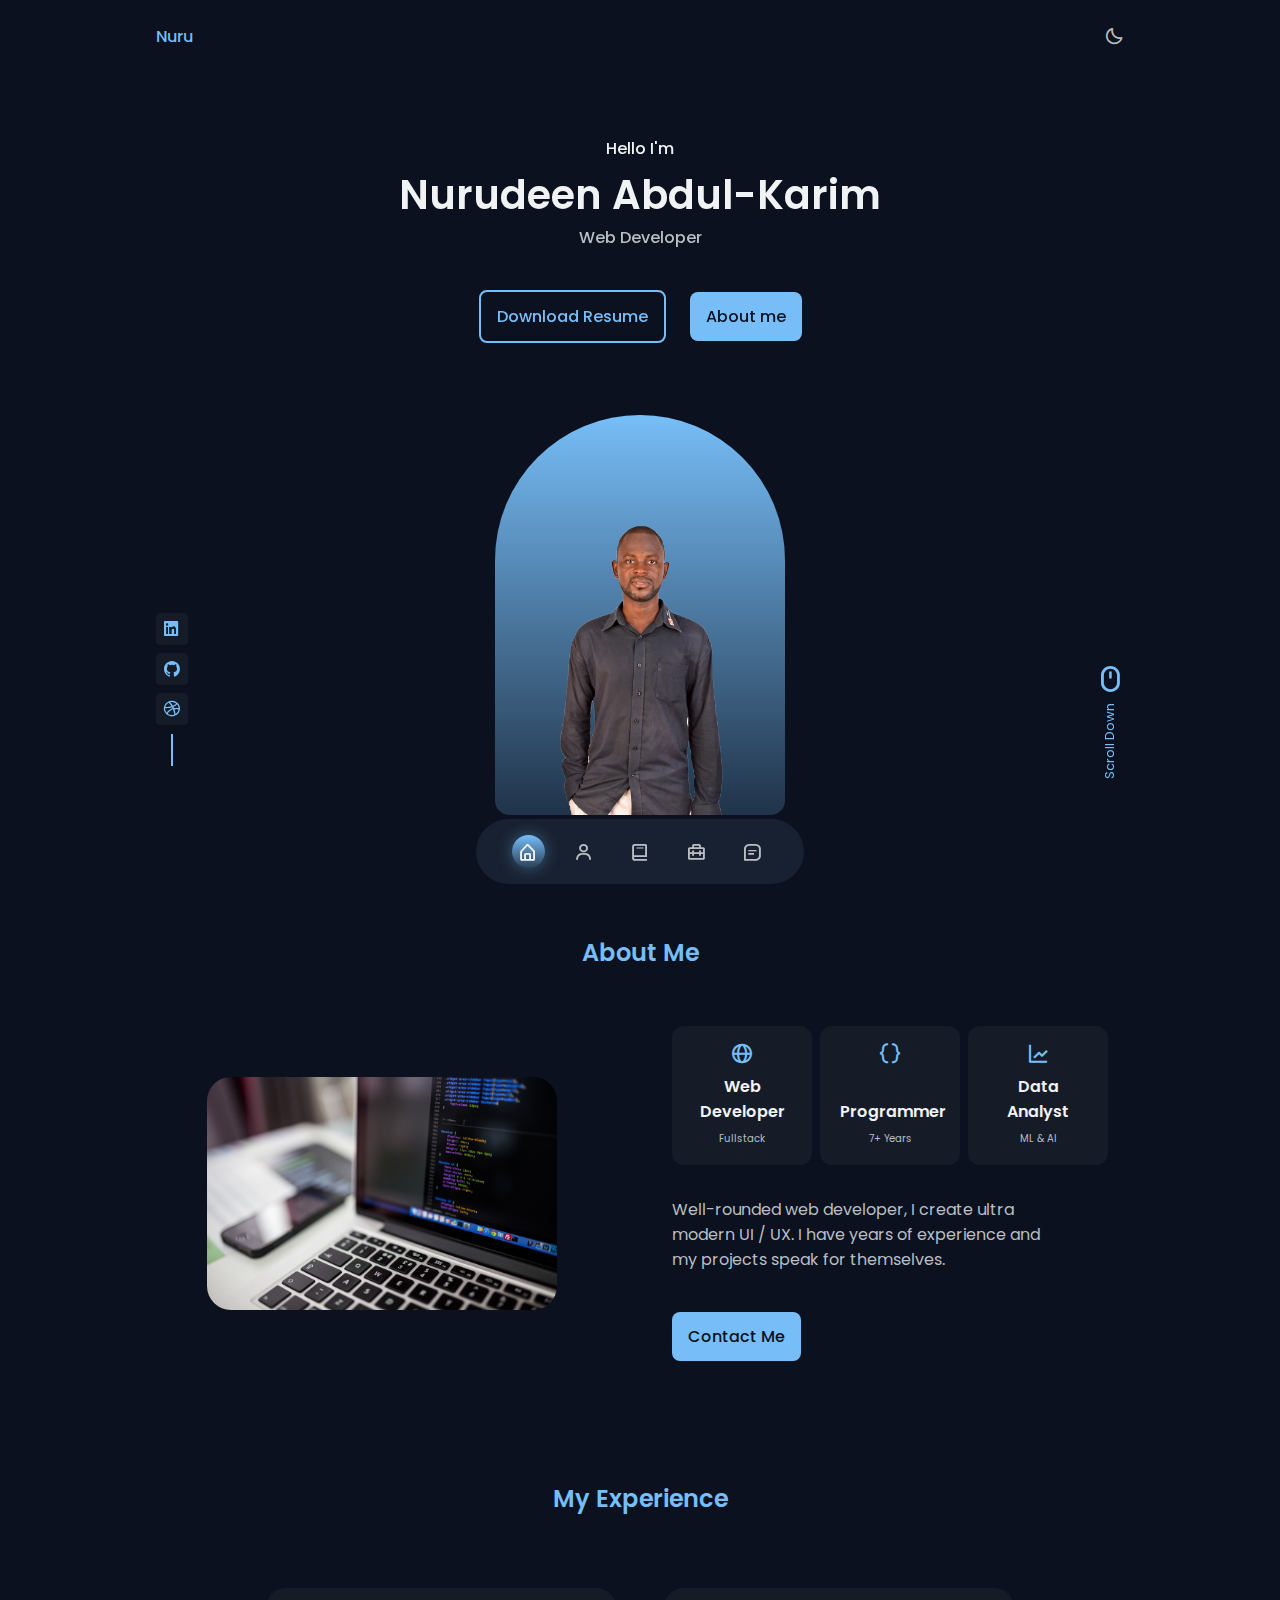
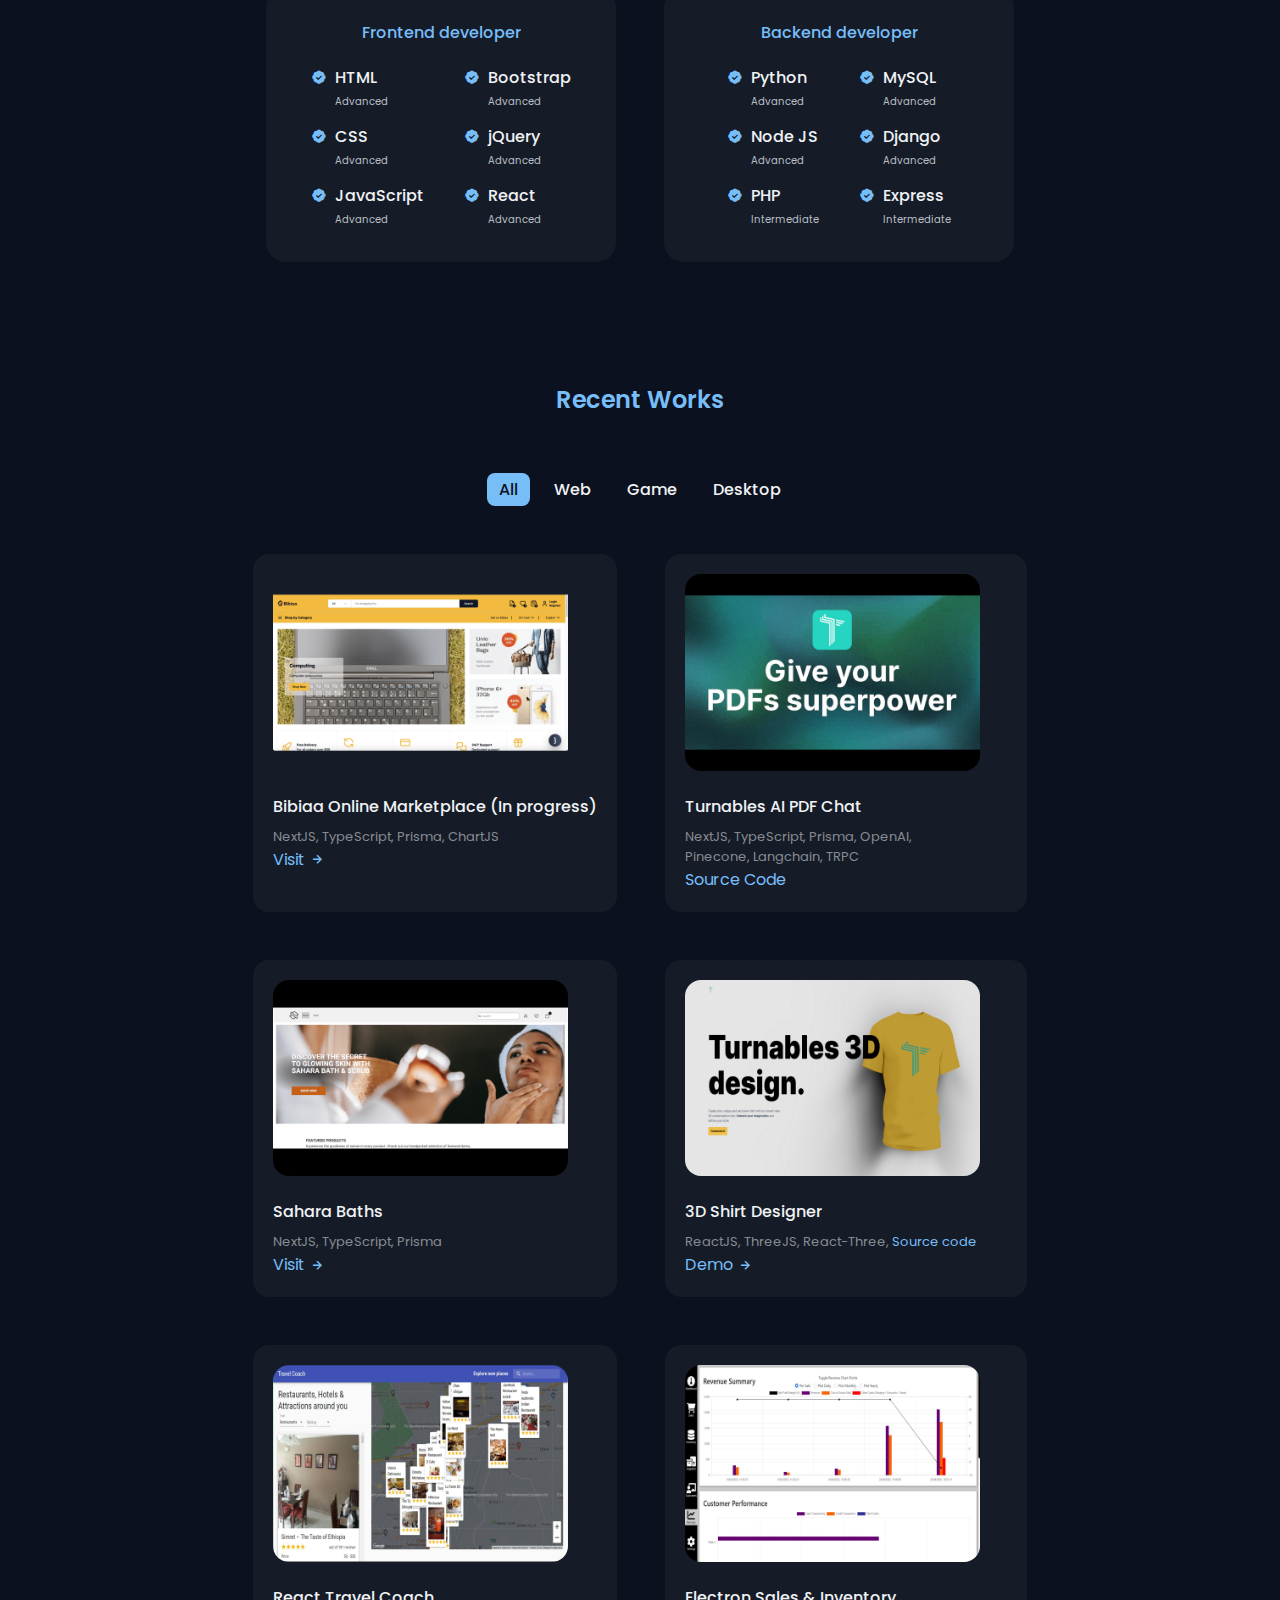
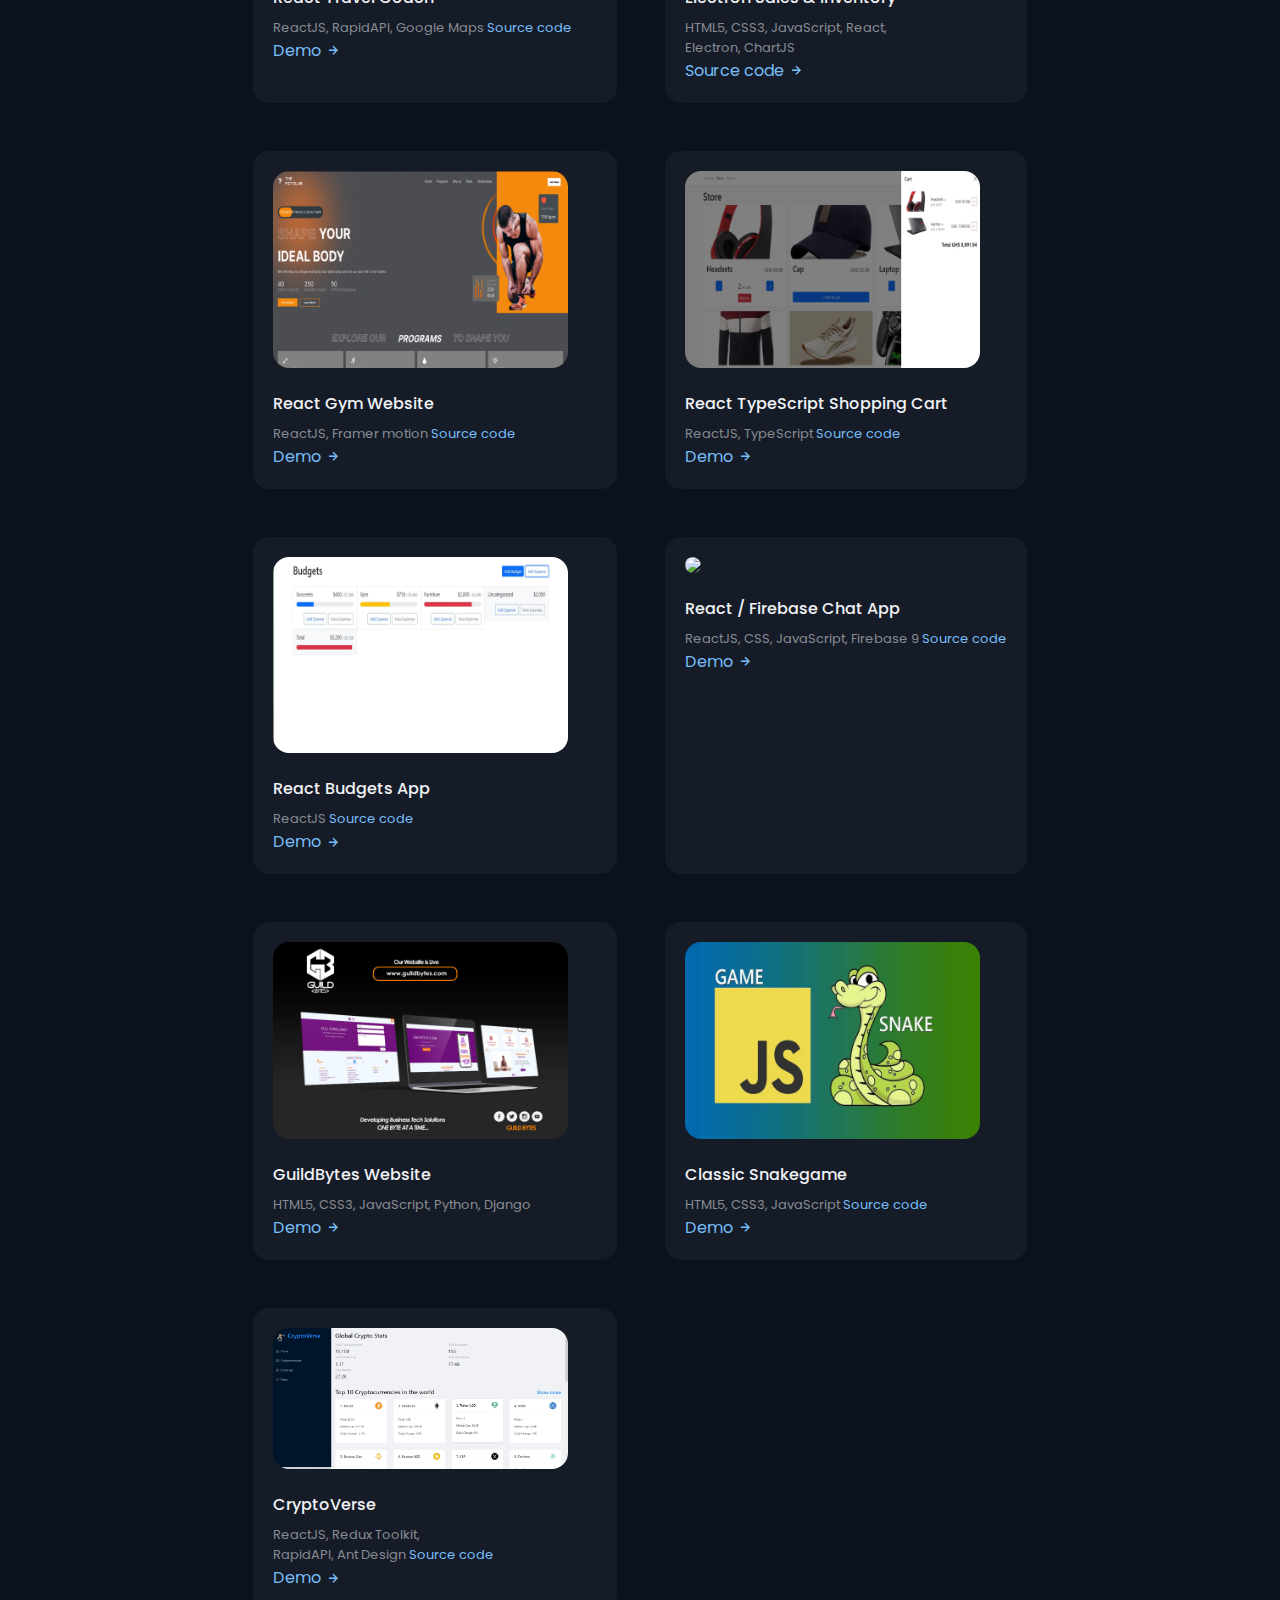
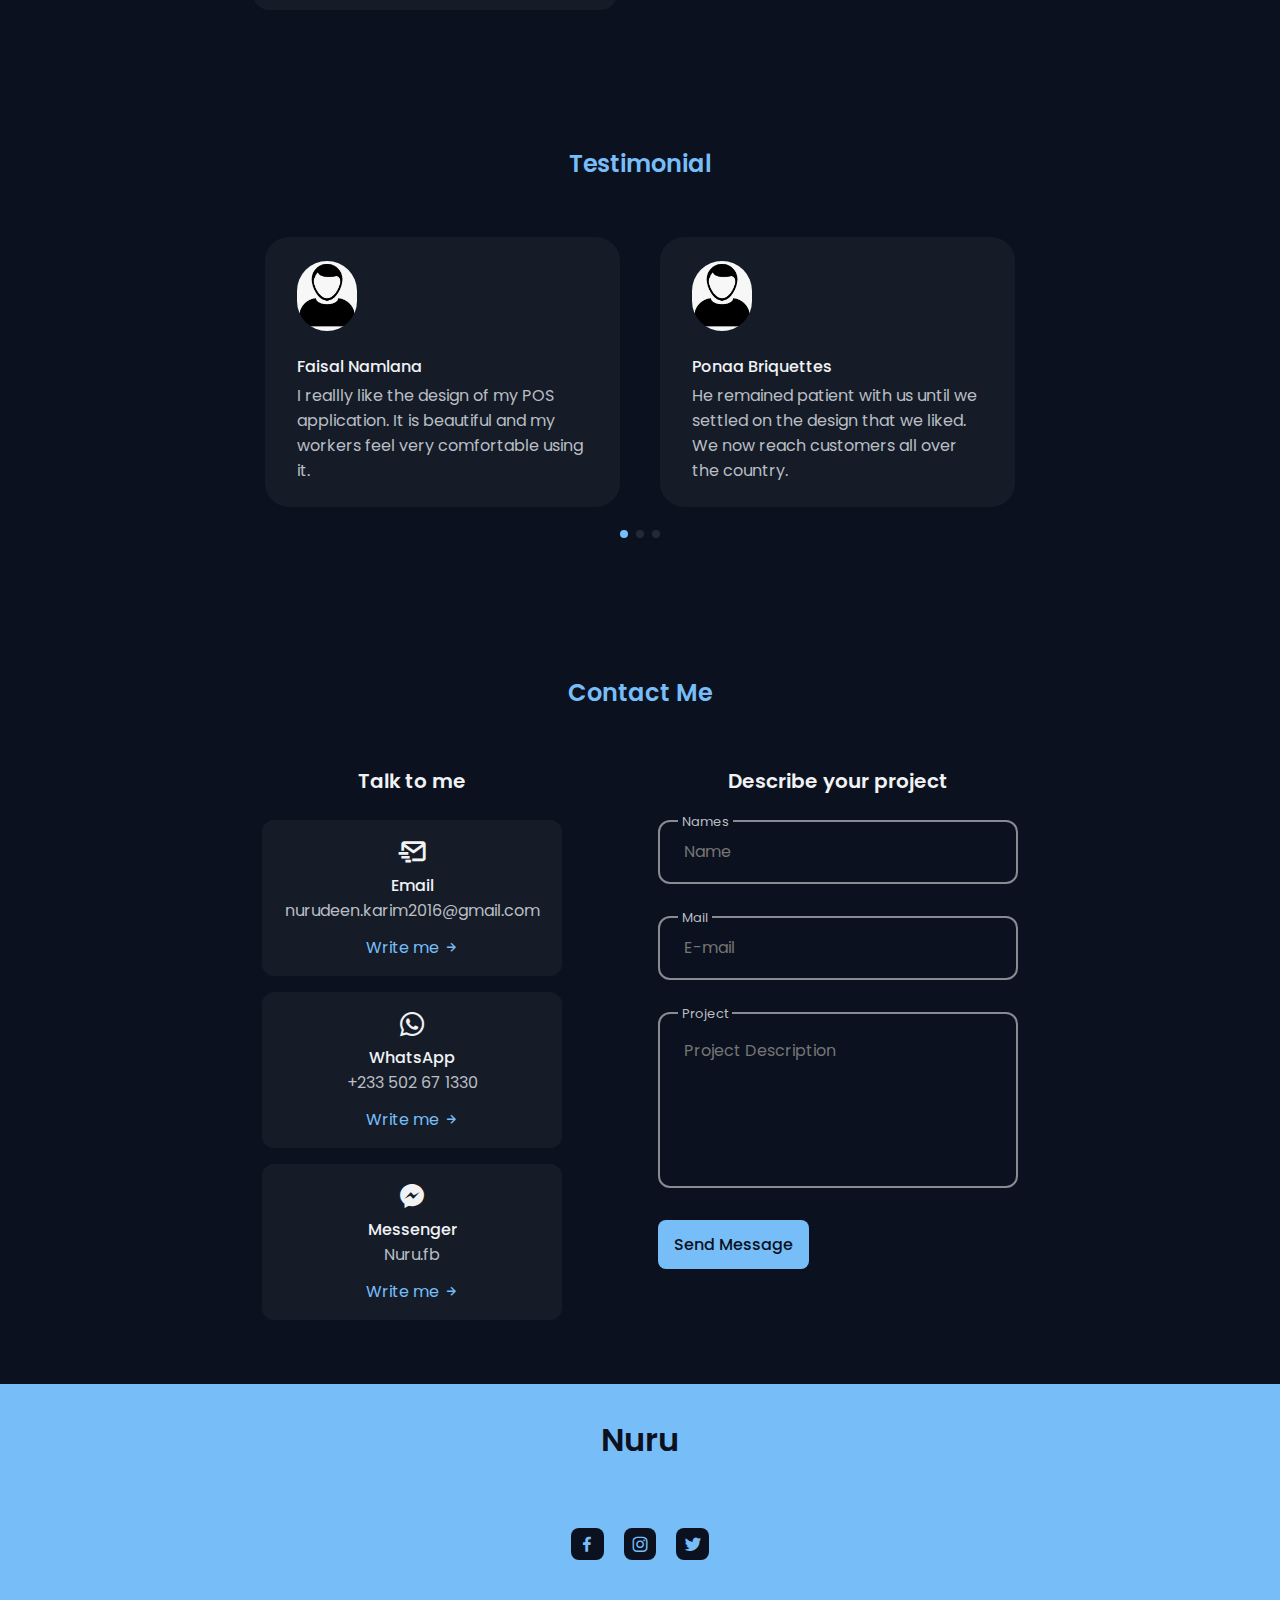
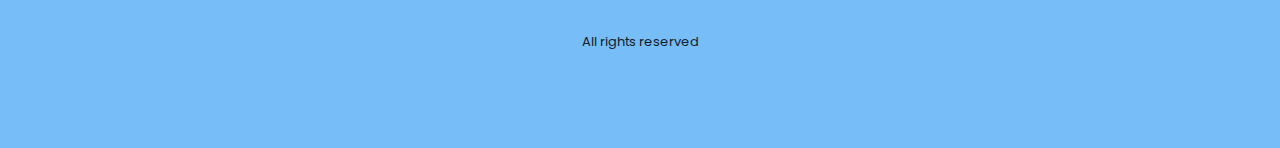
==== commit fb7f9a88: "Update index.html" ====
--- a/index.html
+++ b/index.html
@@ -87,10 +87,10 @@
             <div class="home__buttons">
               <a
                 target="_blank"
-                href="assets/docs/MyCV.pdf"
+                href="assets/docs/myResume.pdf"
                 class="button button--ghost"
               >
-                Download CV
+                Download Resume
               </a>
               <a href="#about" class="button">About me</a>
             </div>
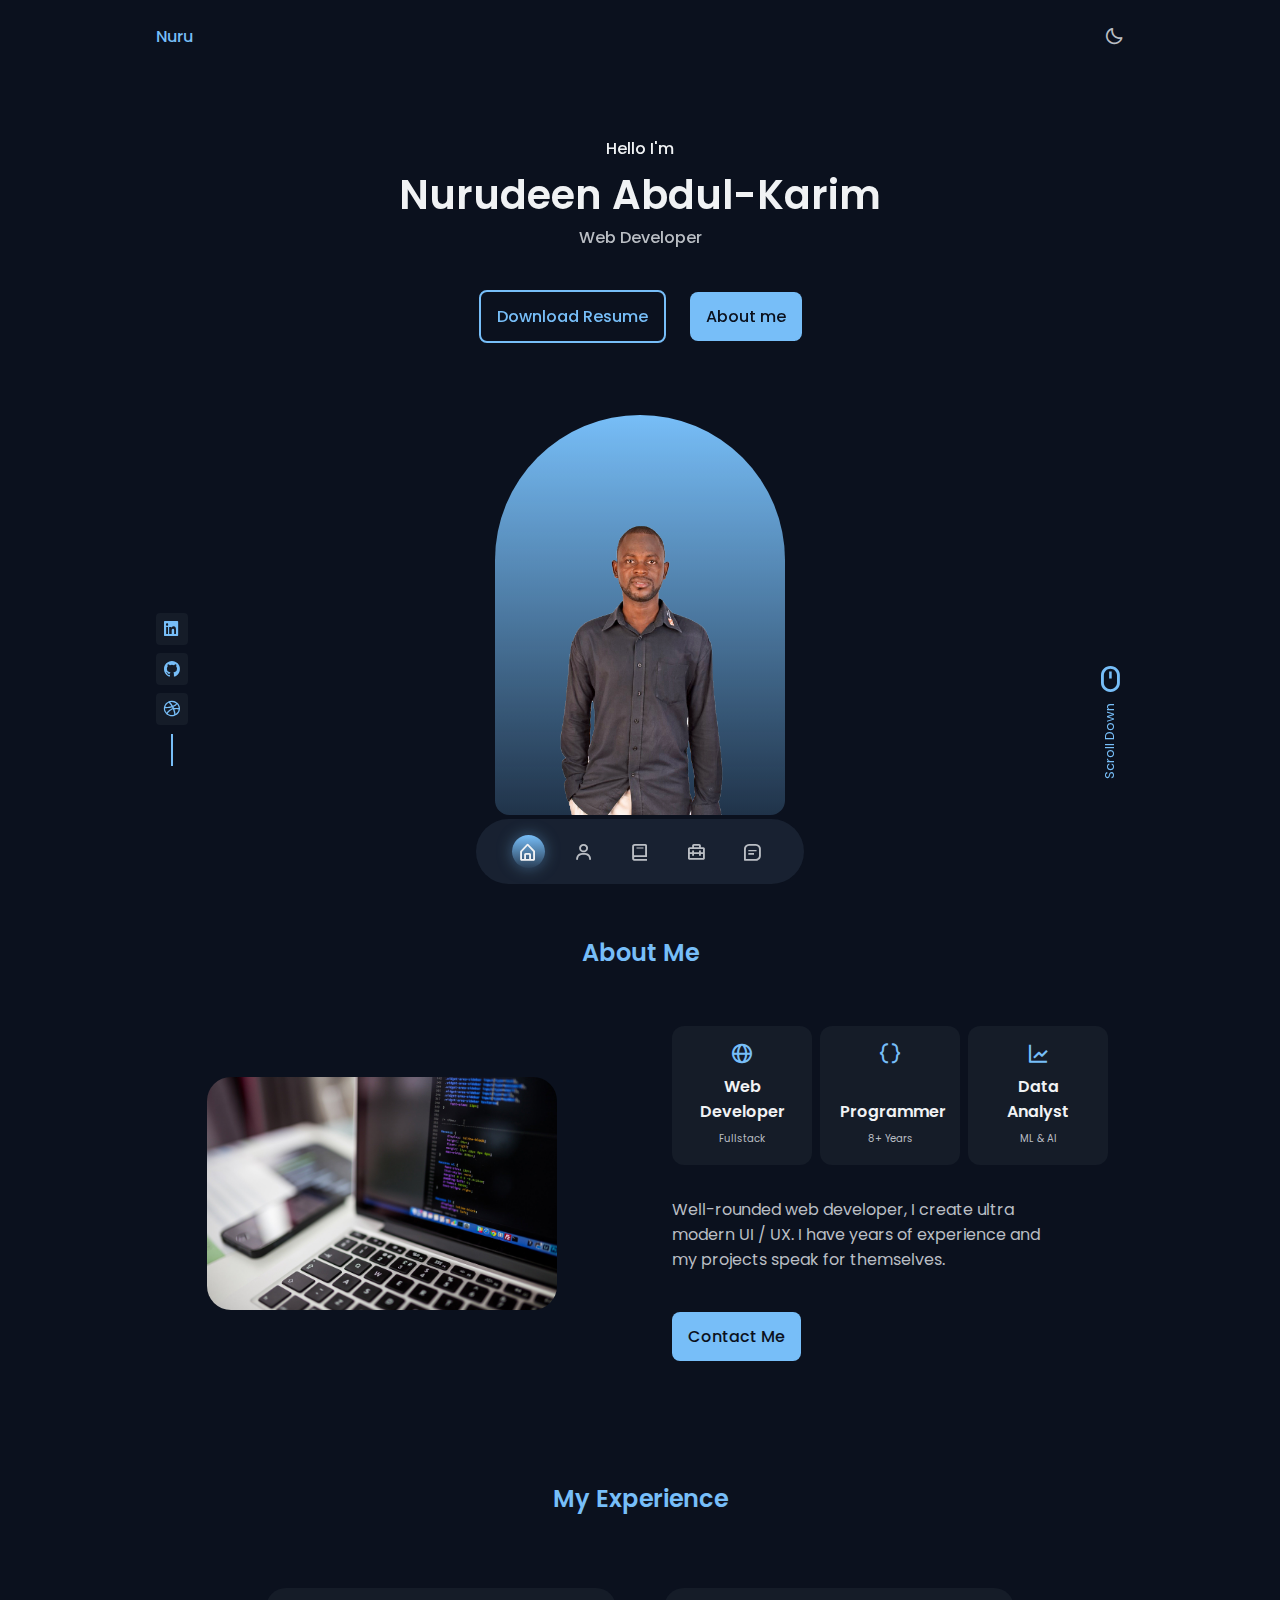
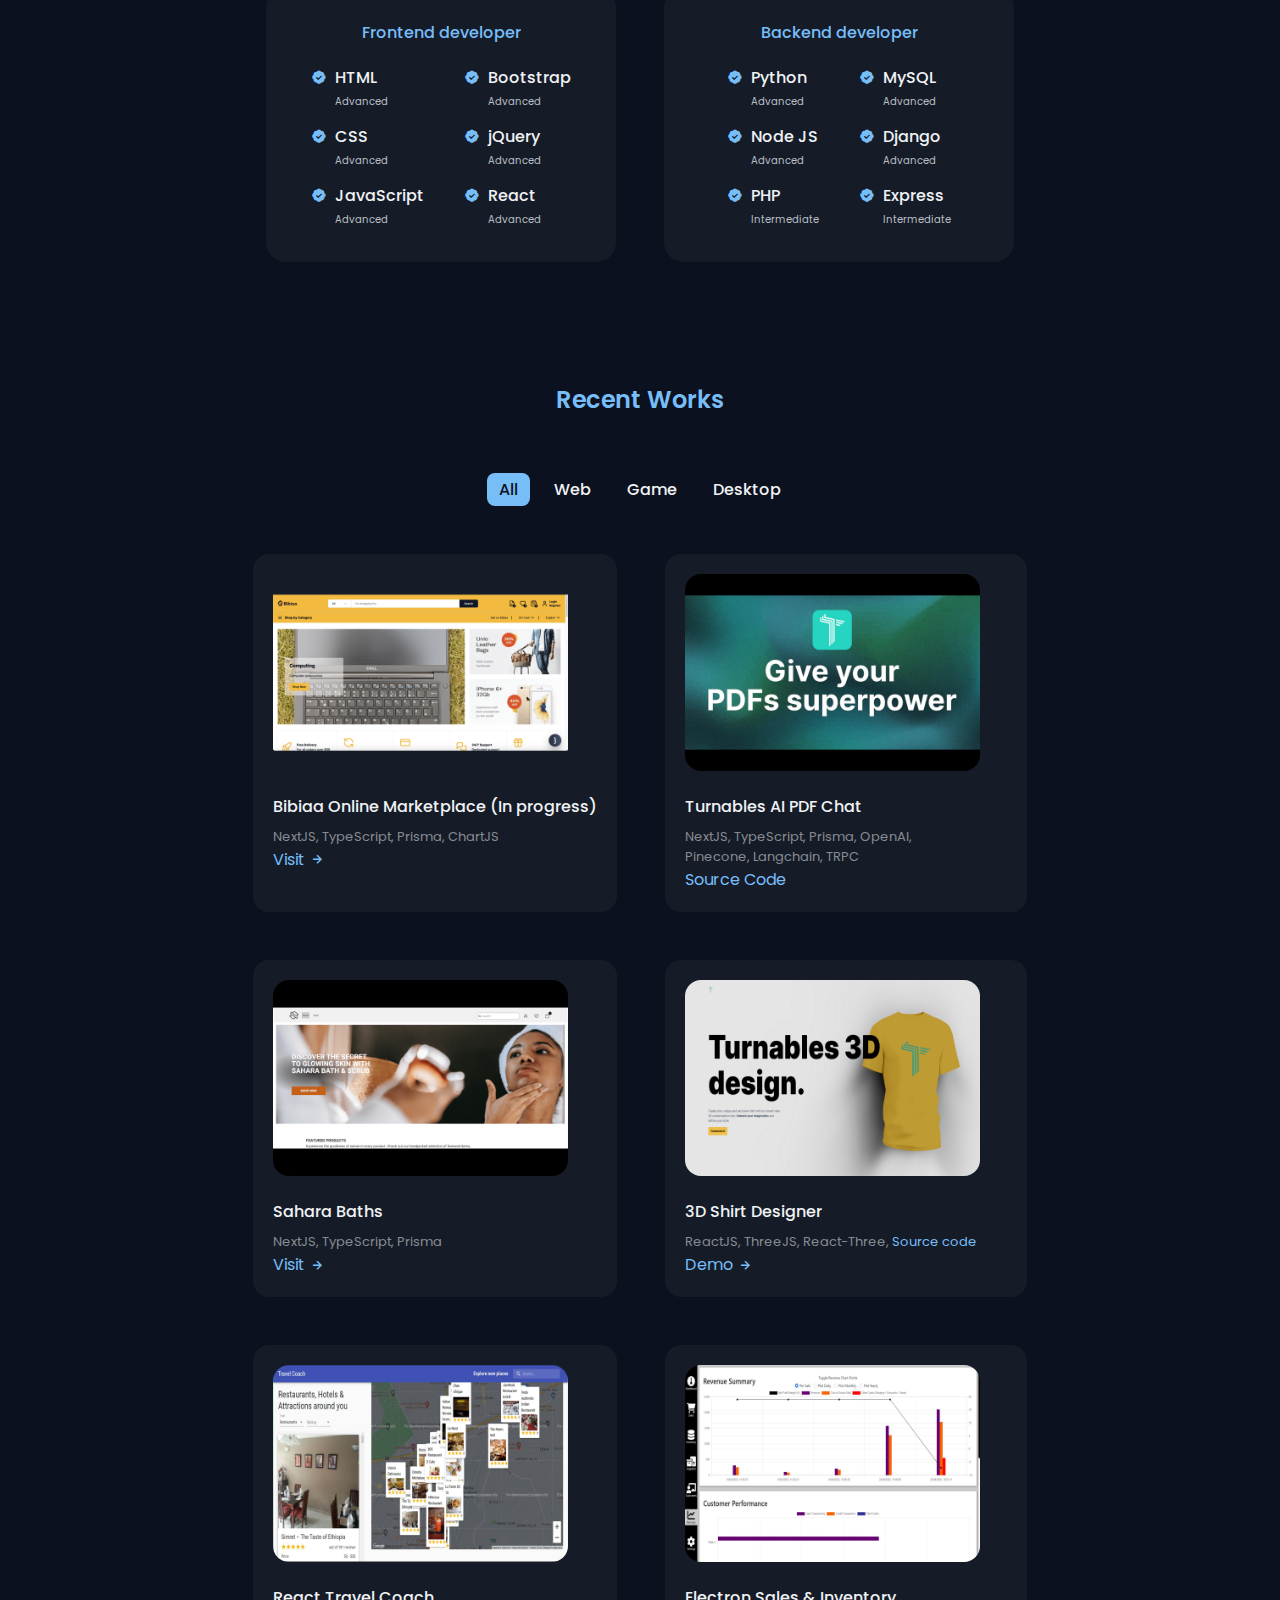
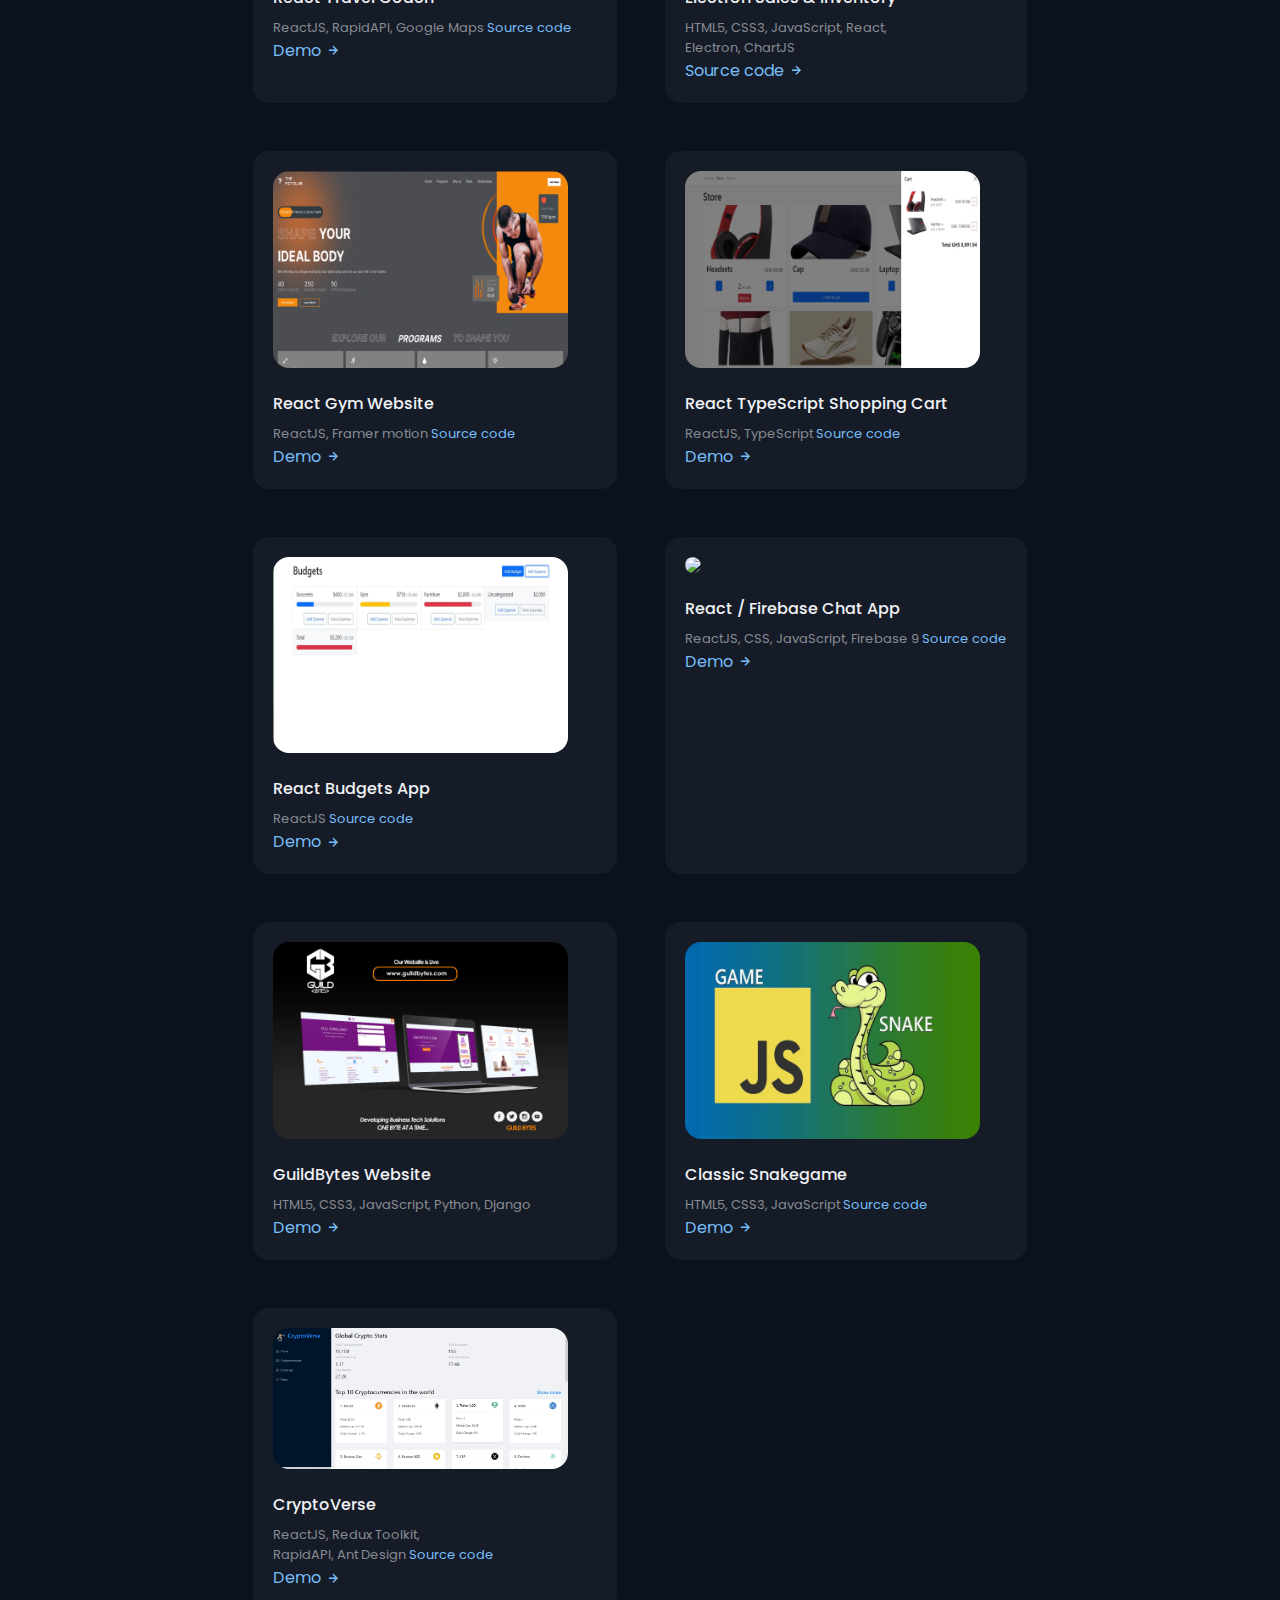
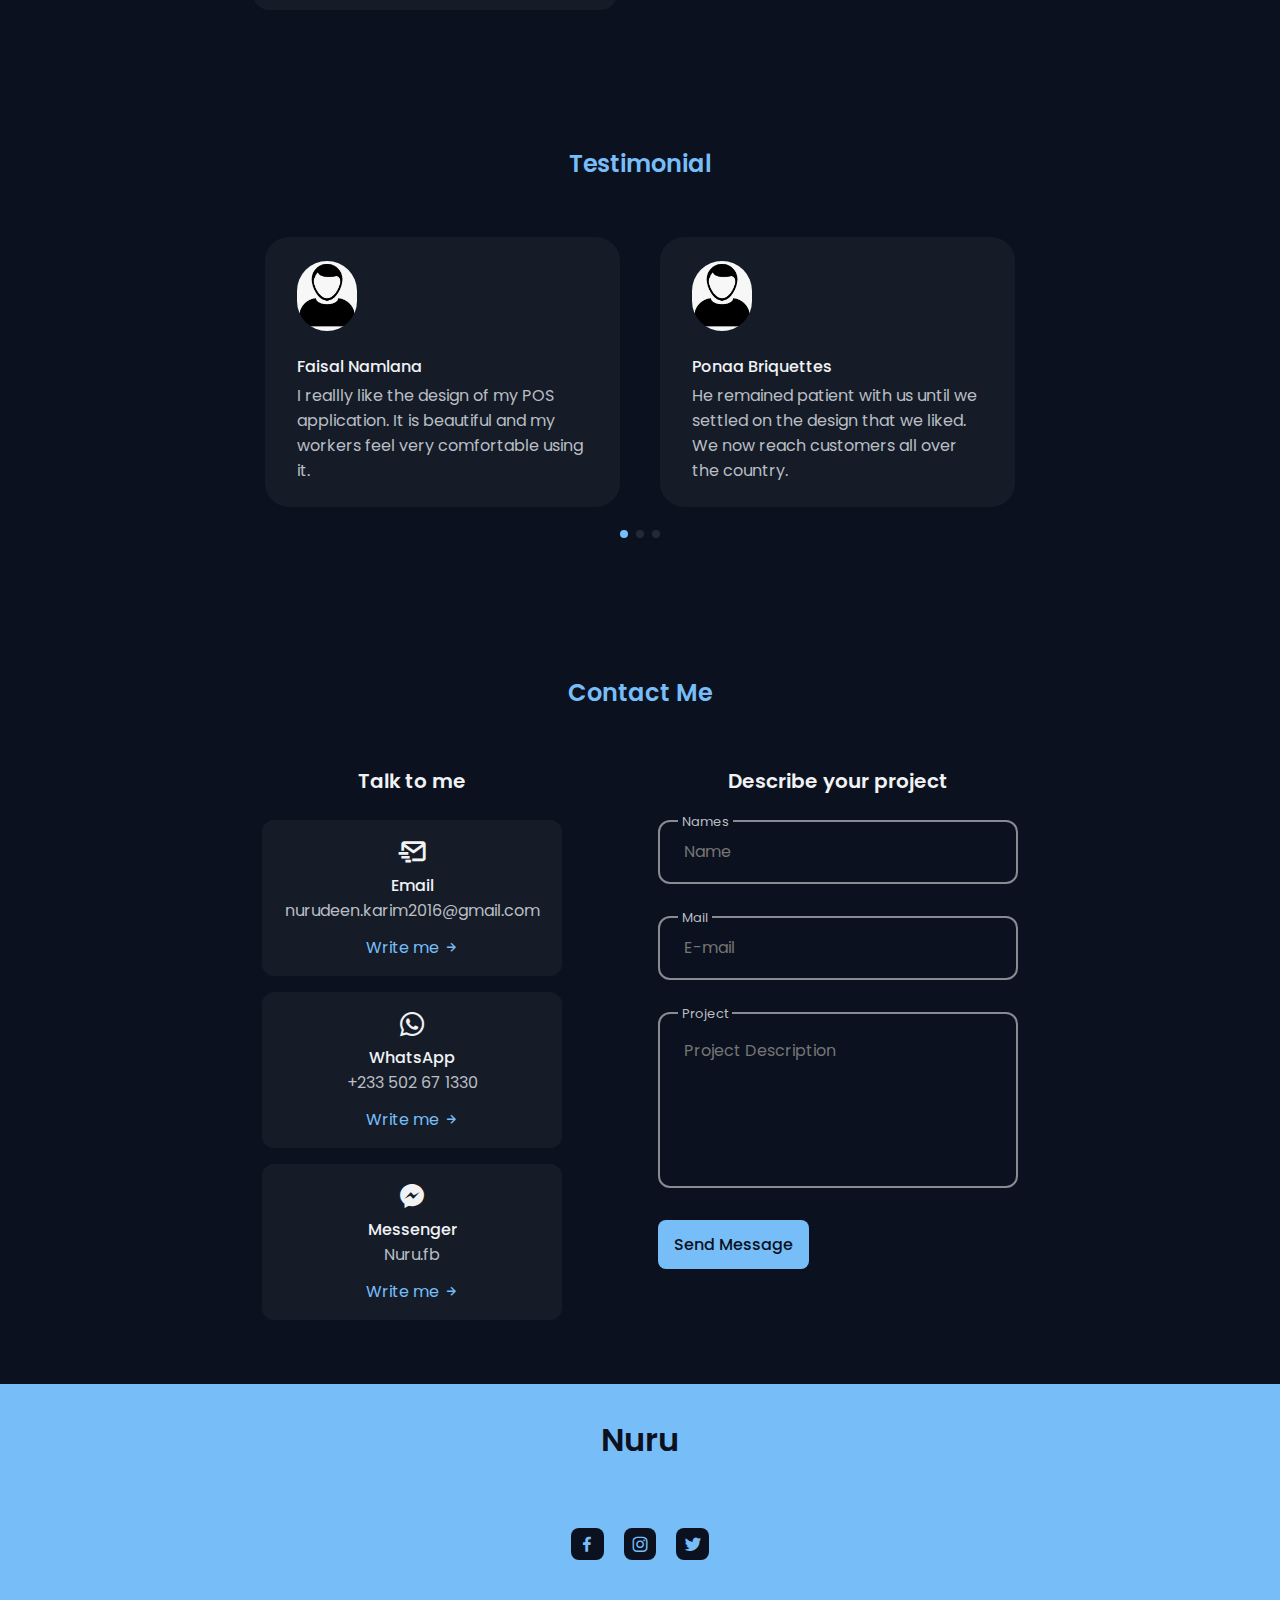
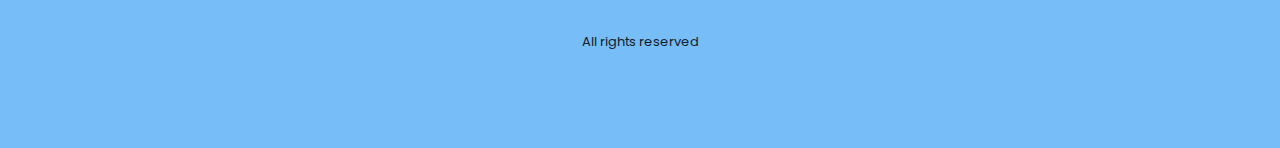
==== commit 9c913b34: "Update index.html" ====
--- a/index.html
+++ b/index.html
@@ -87,7 +87,7 @@
             <div class="home__buttons">
               <a
                 target="_blank"
-                href="assets/docs/myResume.pdf"
+                href="assets/docs/Resume2025.pdf"
                 class="button button--ghost"
               >
                 Download Resume
@@ -156,7 +156,7 @@
               <div class="about__box">
                 <i class="bx bx-code-curly about__icon"></i>
                 <h3 class="about__title">&nbsp; Programmer</h3>
-                <span class="about__subtitle">7+ Years</span>
+                <span class="about__subtitle">8+ Years</span>
               </div>
 
               <div class="about__box">
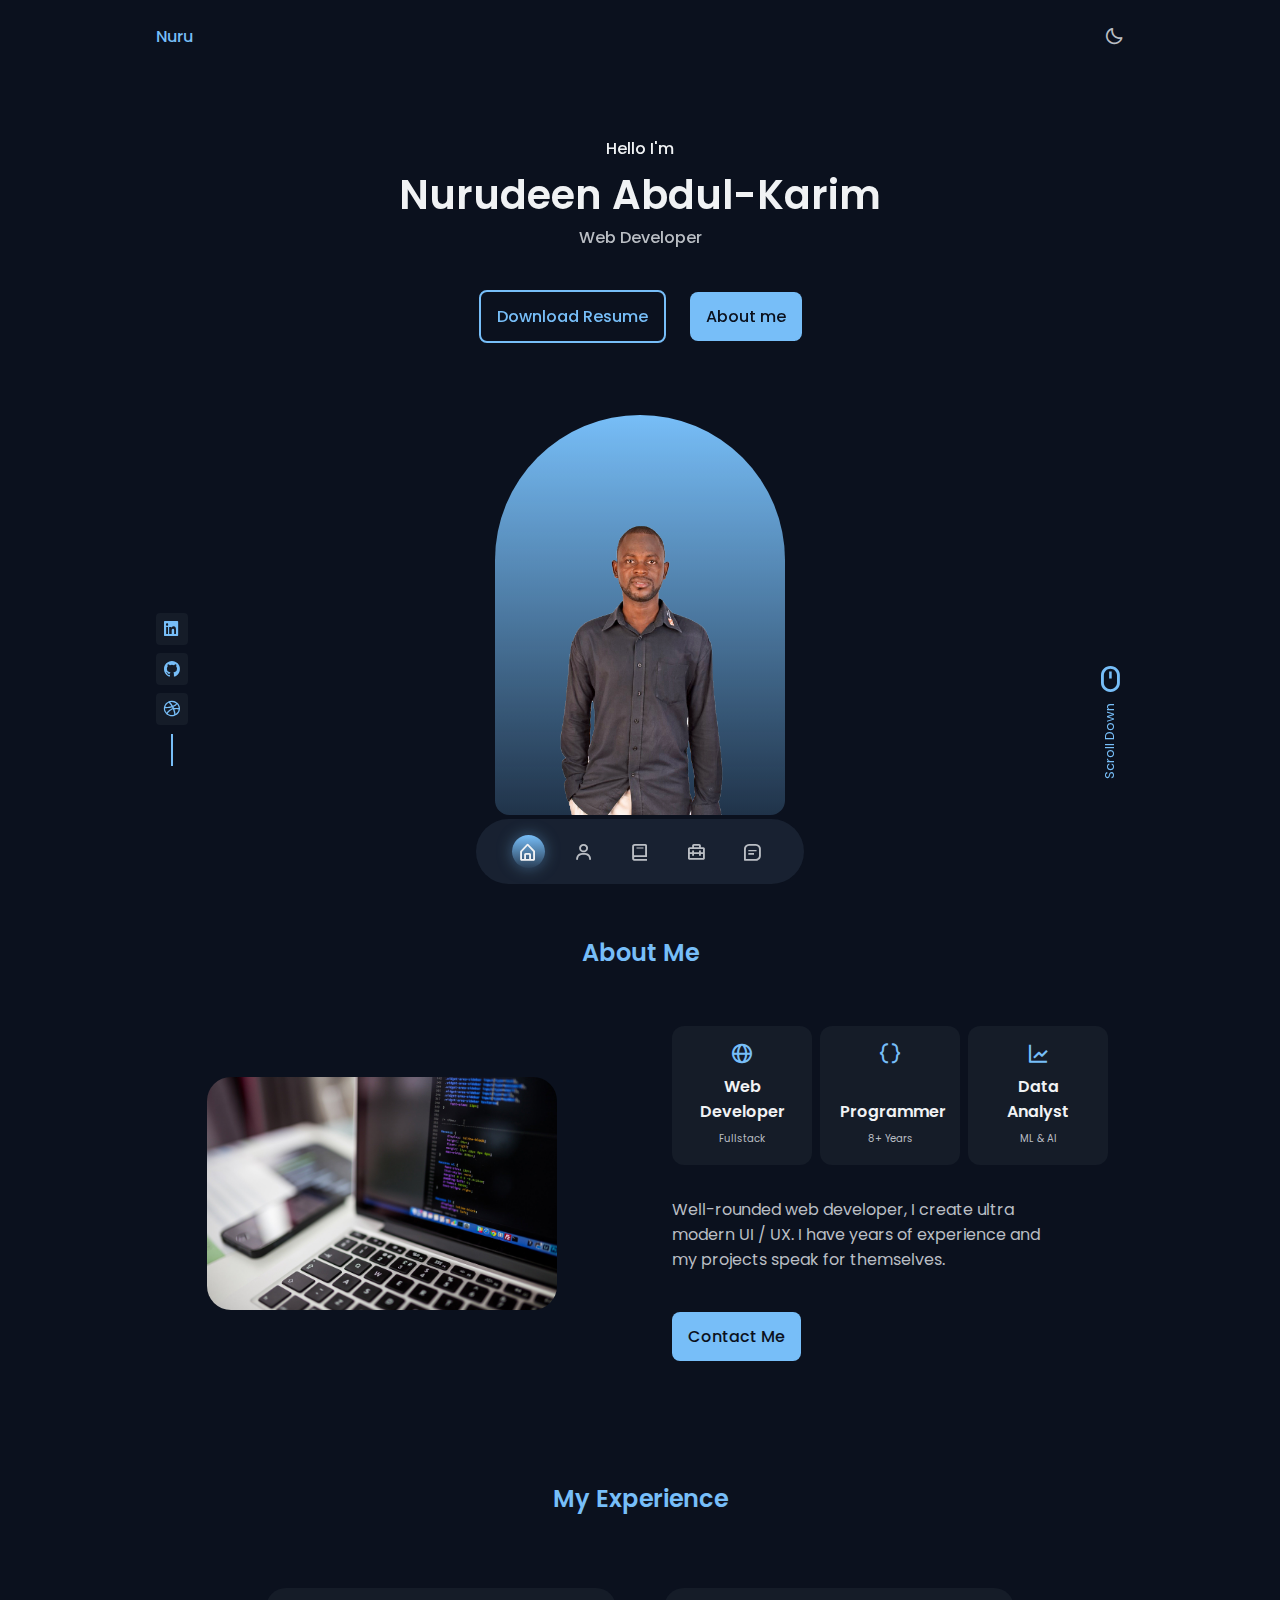
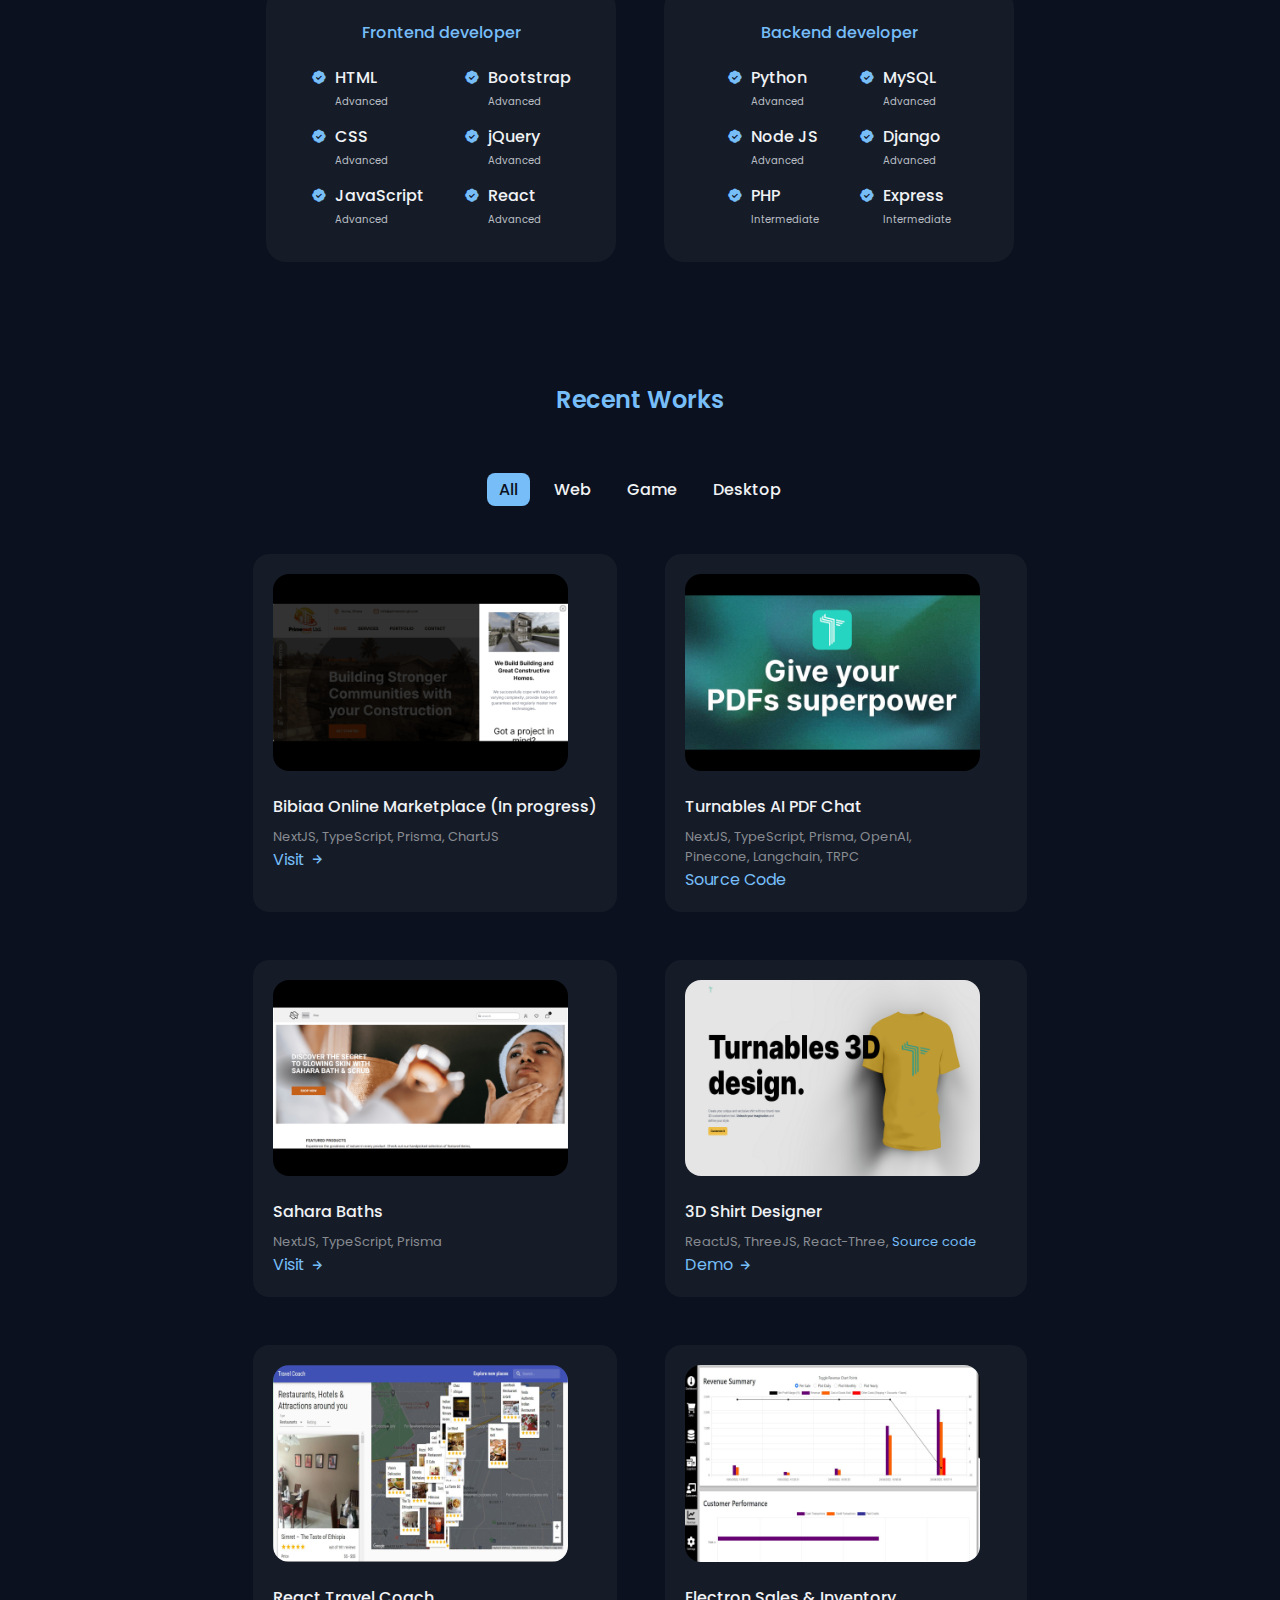
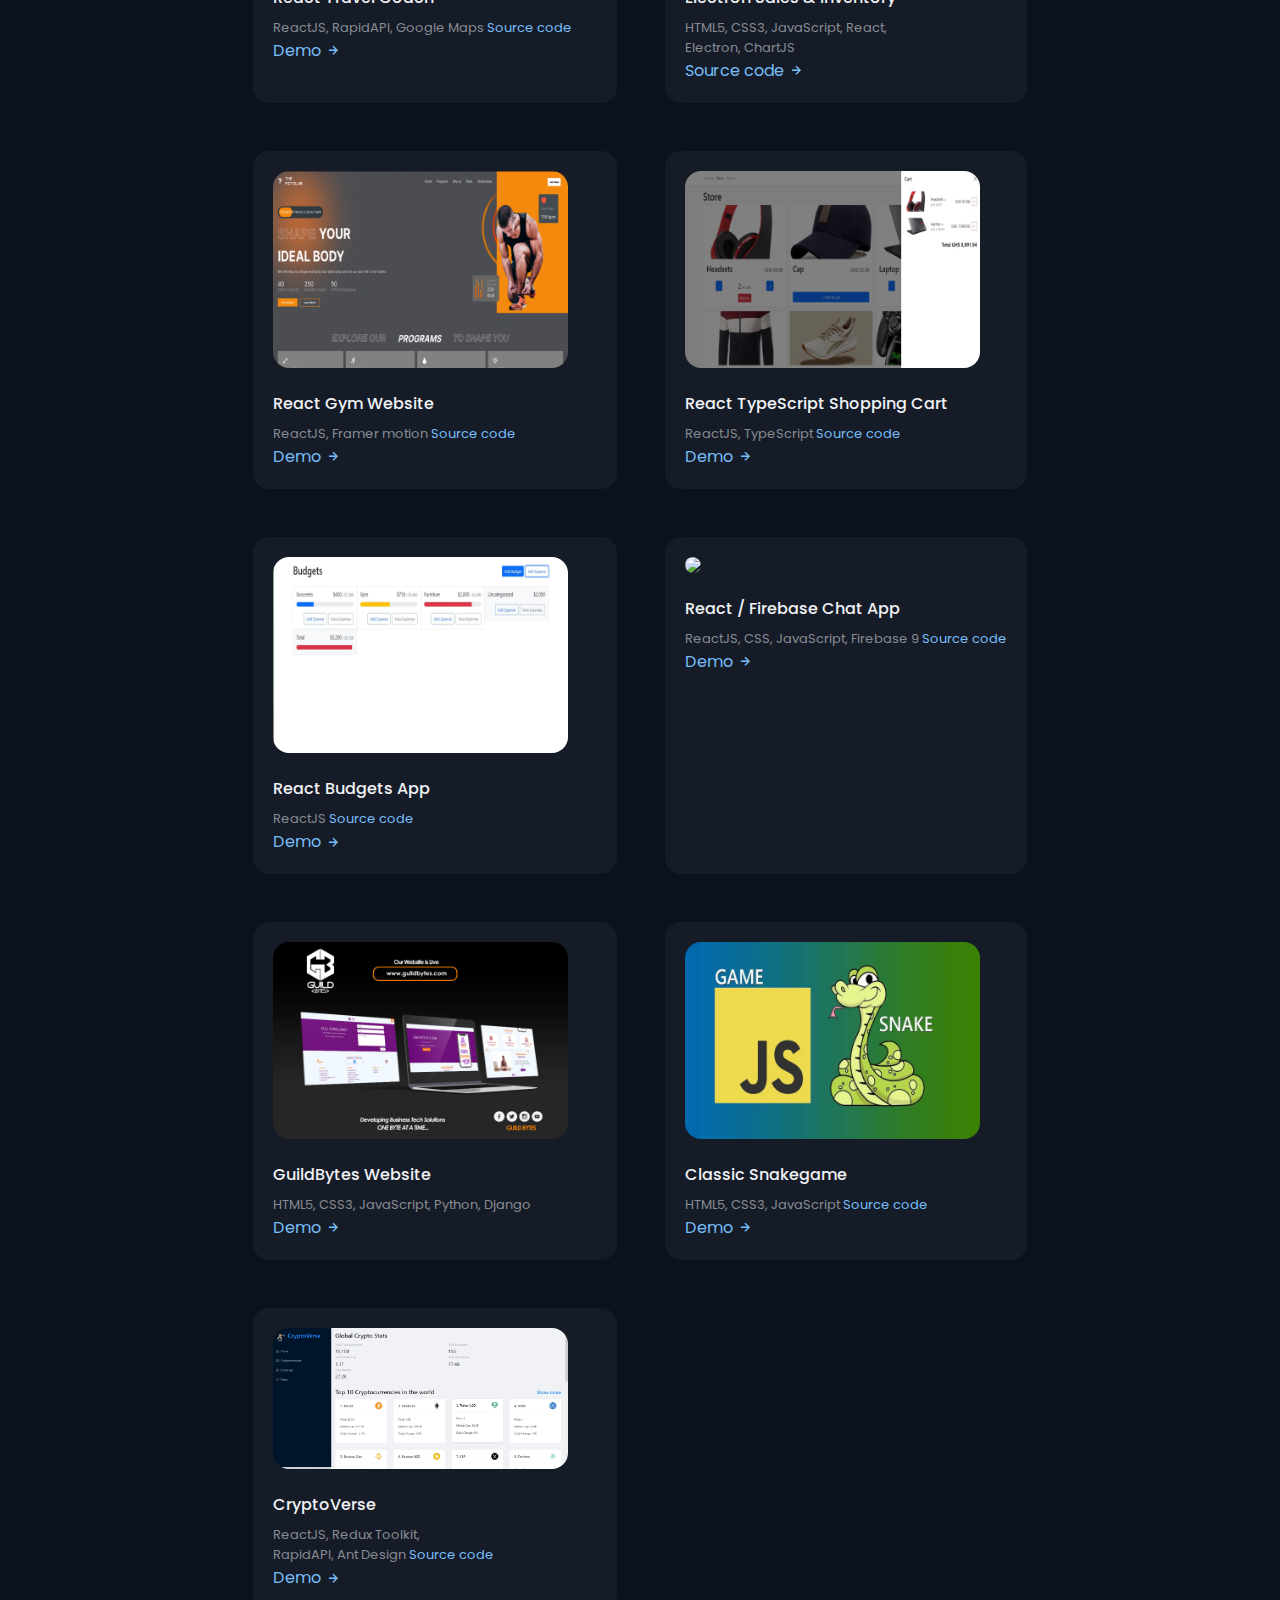
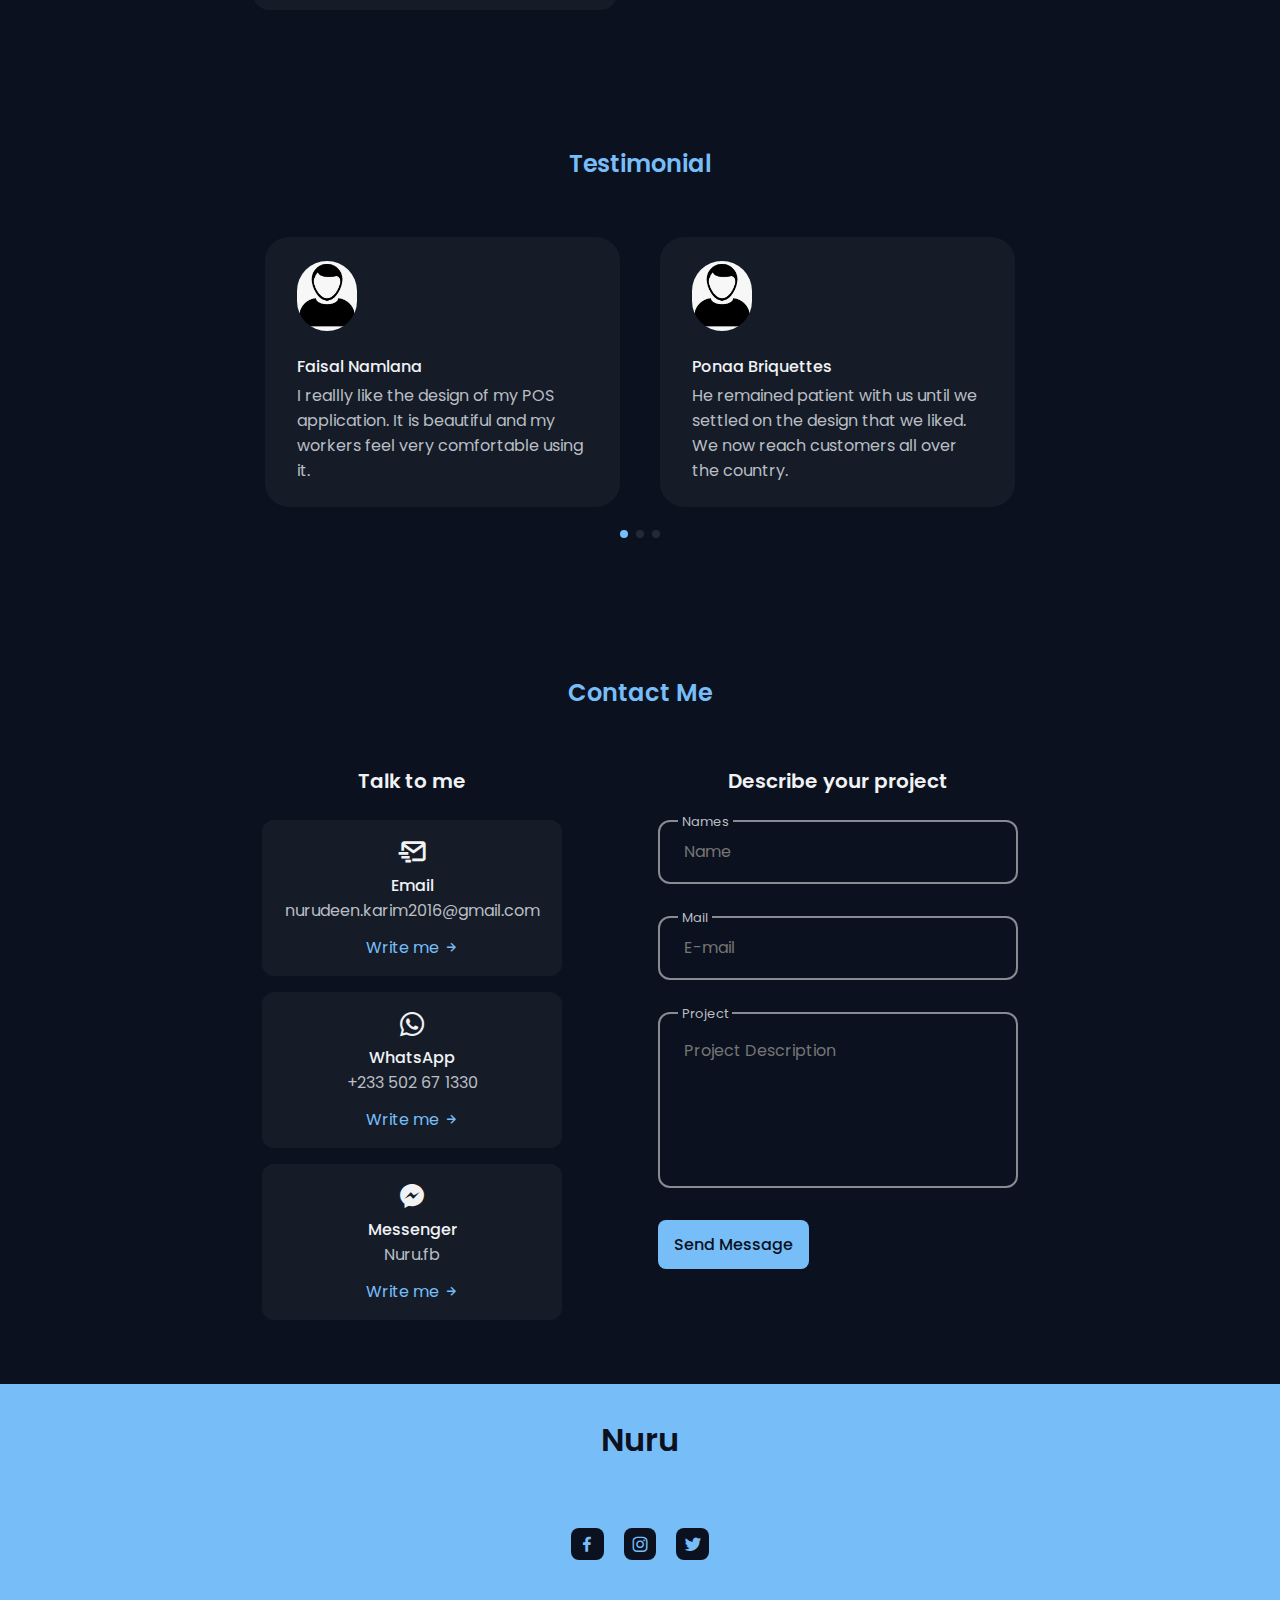
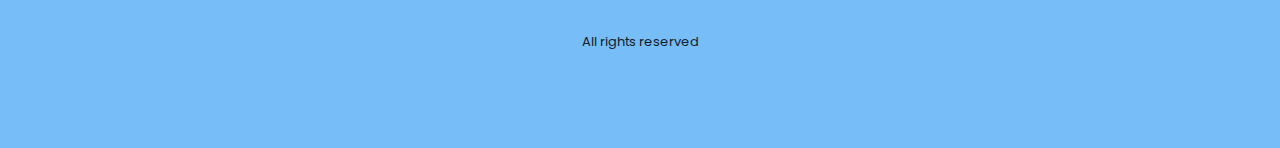
==== commit 02e458f8: "Update index.html" ====
--- a/index.html
+++ b/index.html
@@ -326,14 +326,14 @@
 
         <div class="work__container container grid">
           <div class="work__card mix web">
-            <img src="assets/img/bibiaa.png" class="work__img" />
+            <img src="assets/img/primenest-img.png" class="work__img" />
 
             <h3 class="work__title">Bibiaa Online Marketplace (In progress)</h3>
             <span class="section__subtitle" style="text-align: left">
               NextJS, TypeScript, Prisma, ChartJS
             </span>
             <a
-              href="https://bibiaaonline.com"
+              href="https://primenest-gh.com"
               target="_blank"
               class="work__button"
             >
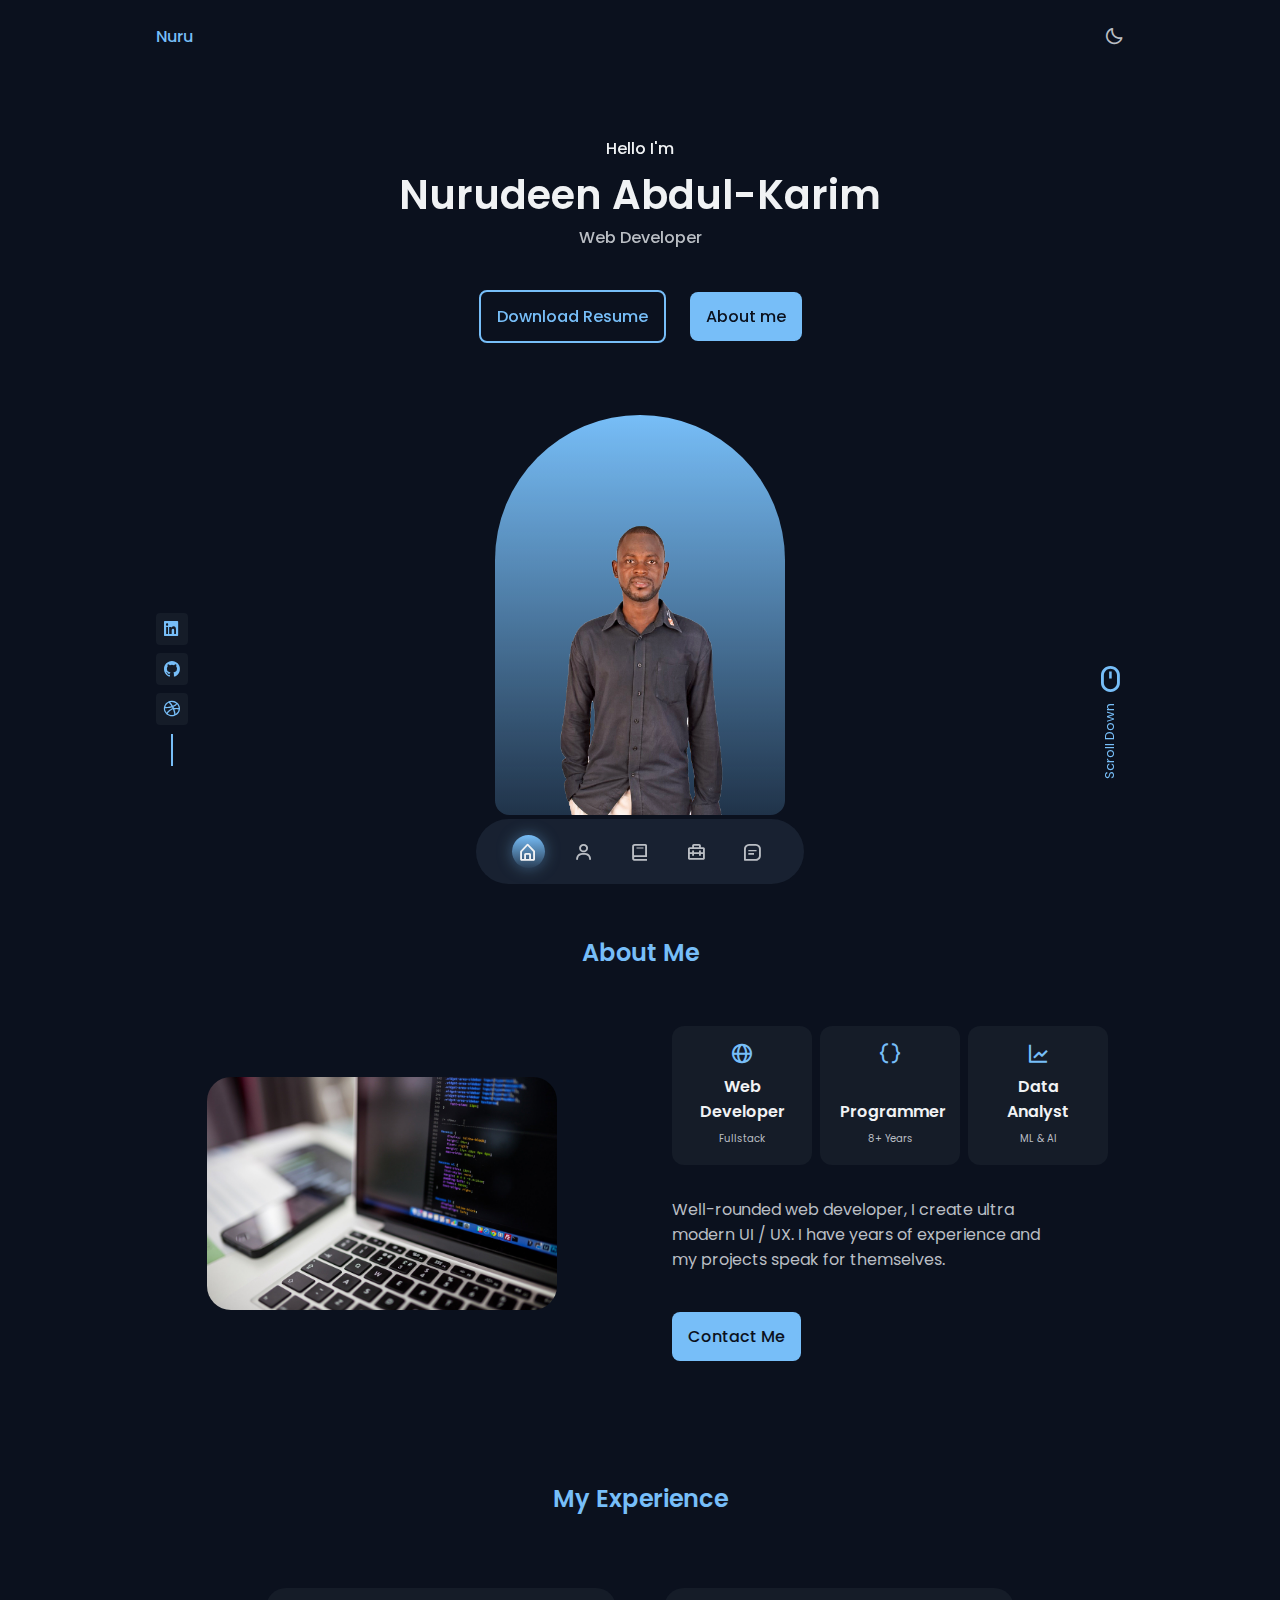
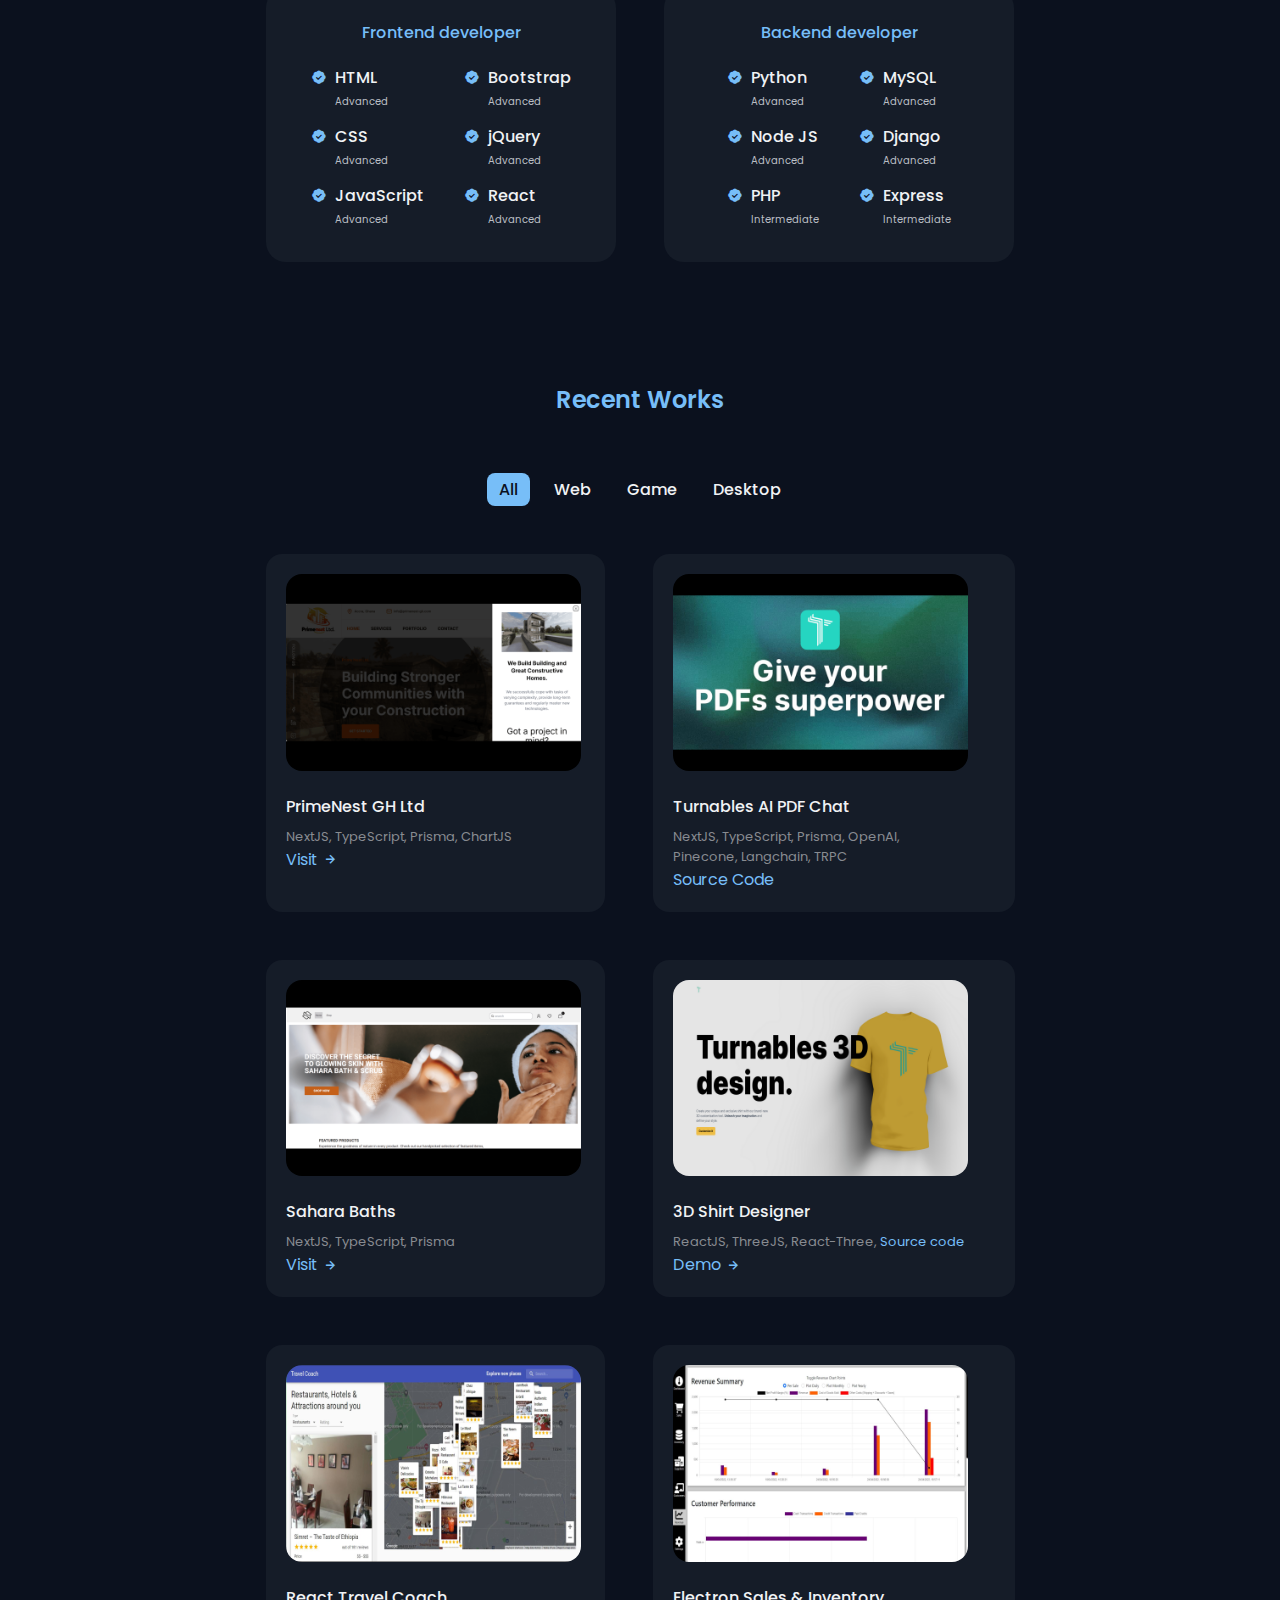
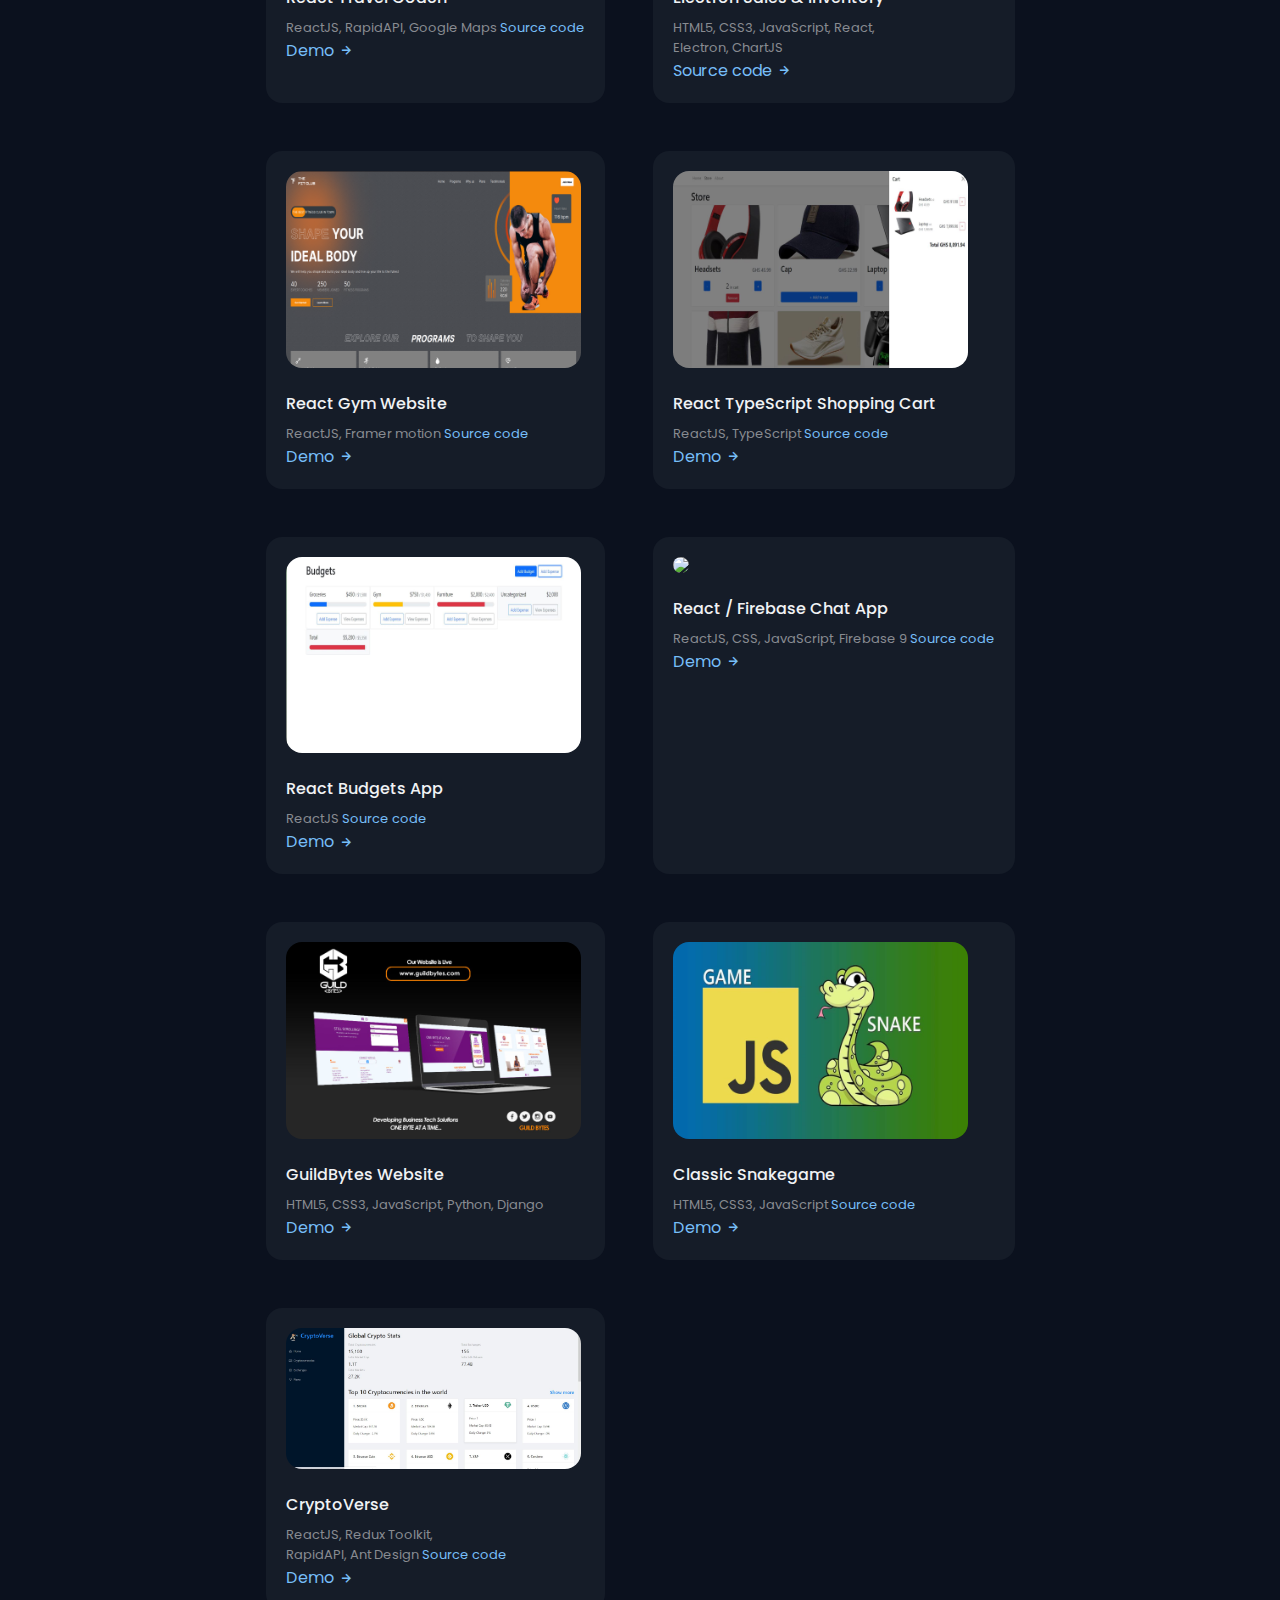
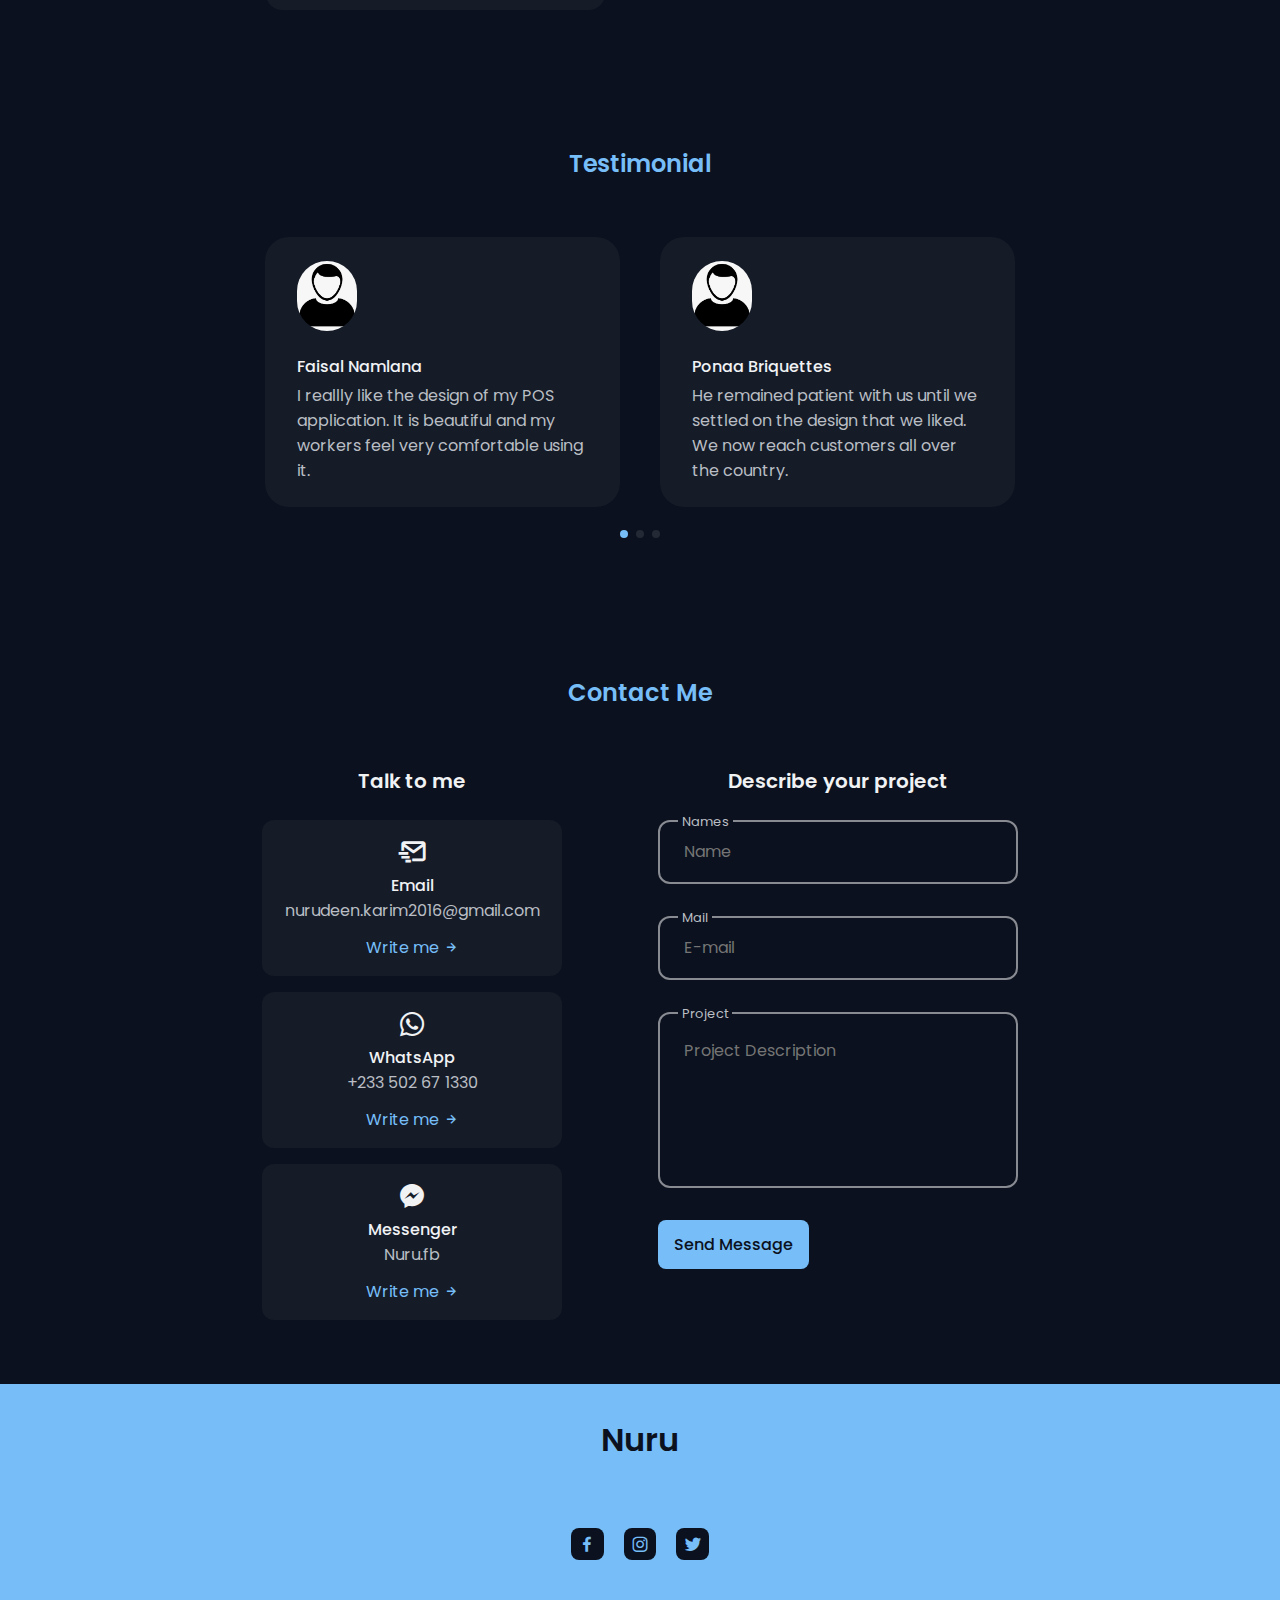
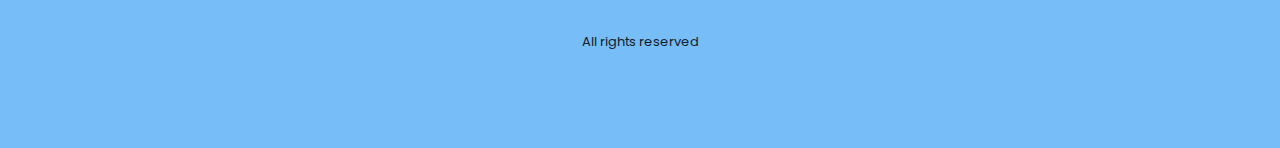
==== commit 9f9ad52c: "Update index.html" ====
--- a/index.html
+++ b/index.html
@@ -328,7 +328,7 @@
           <div class="work__card mix web">
             <img src="assets/img/primenest-img.png" class="work__img" />
 
-            <h3 class="work__title">Bibiaa Online Marketplace (In progress)</h3>
+            <h3 class="work__title">PrimeNest GH Ltd</h3>
             <span class="section__subtitle" style="text-align: left">
               NextJS, TypeScript, Prisma, ChartJS
             </span>
